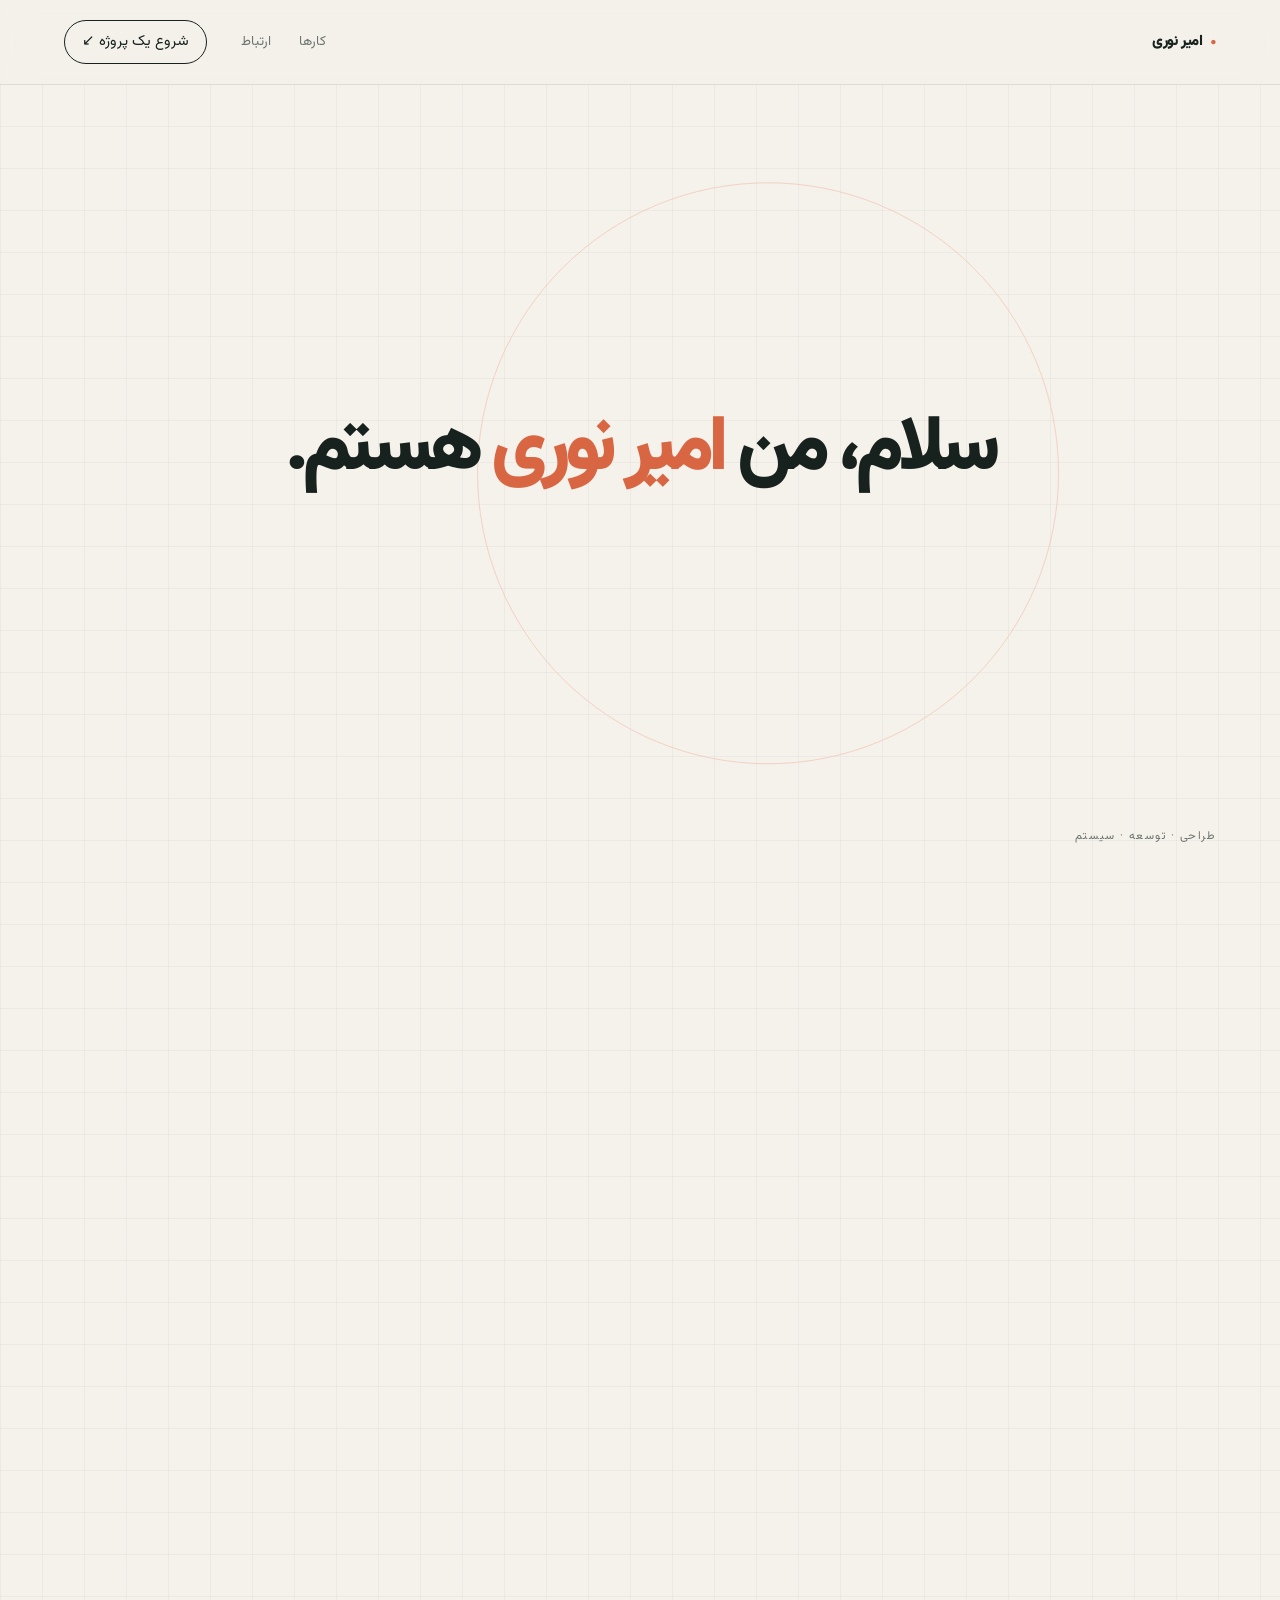
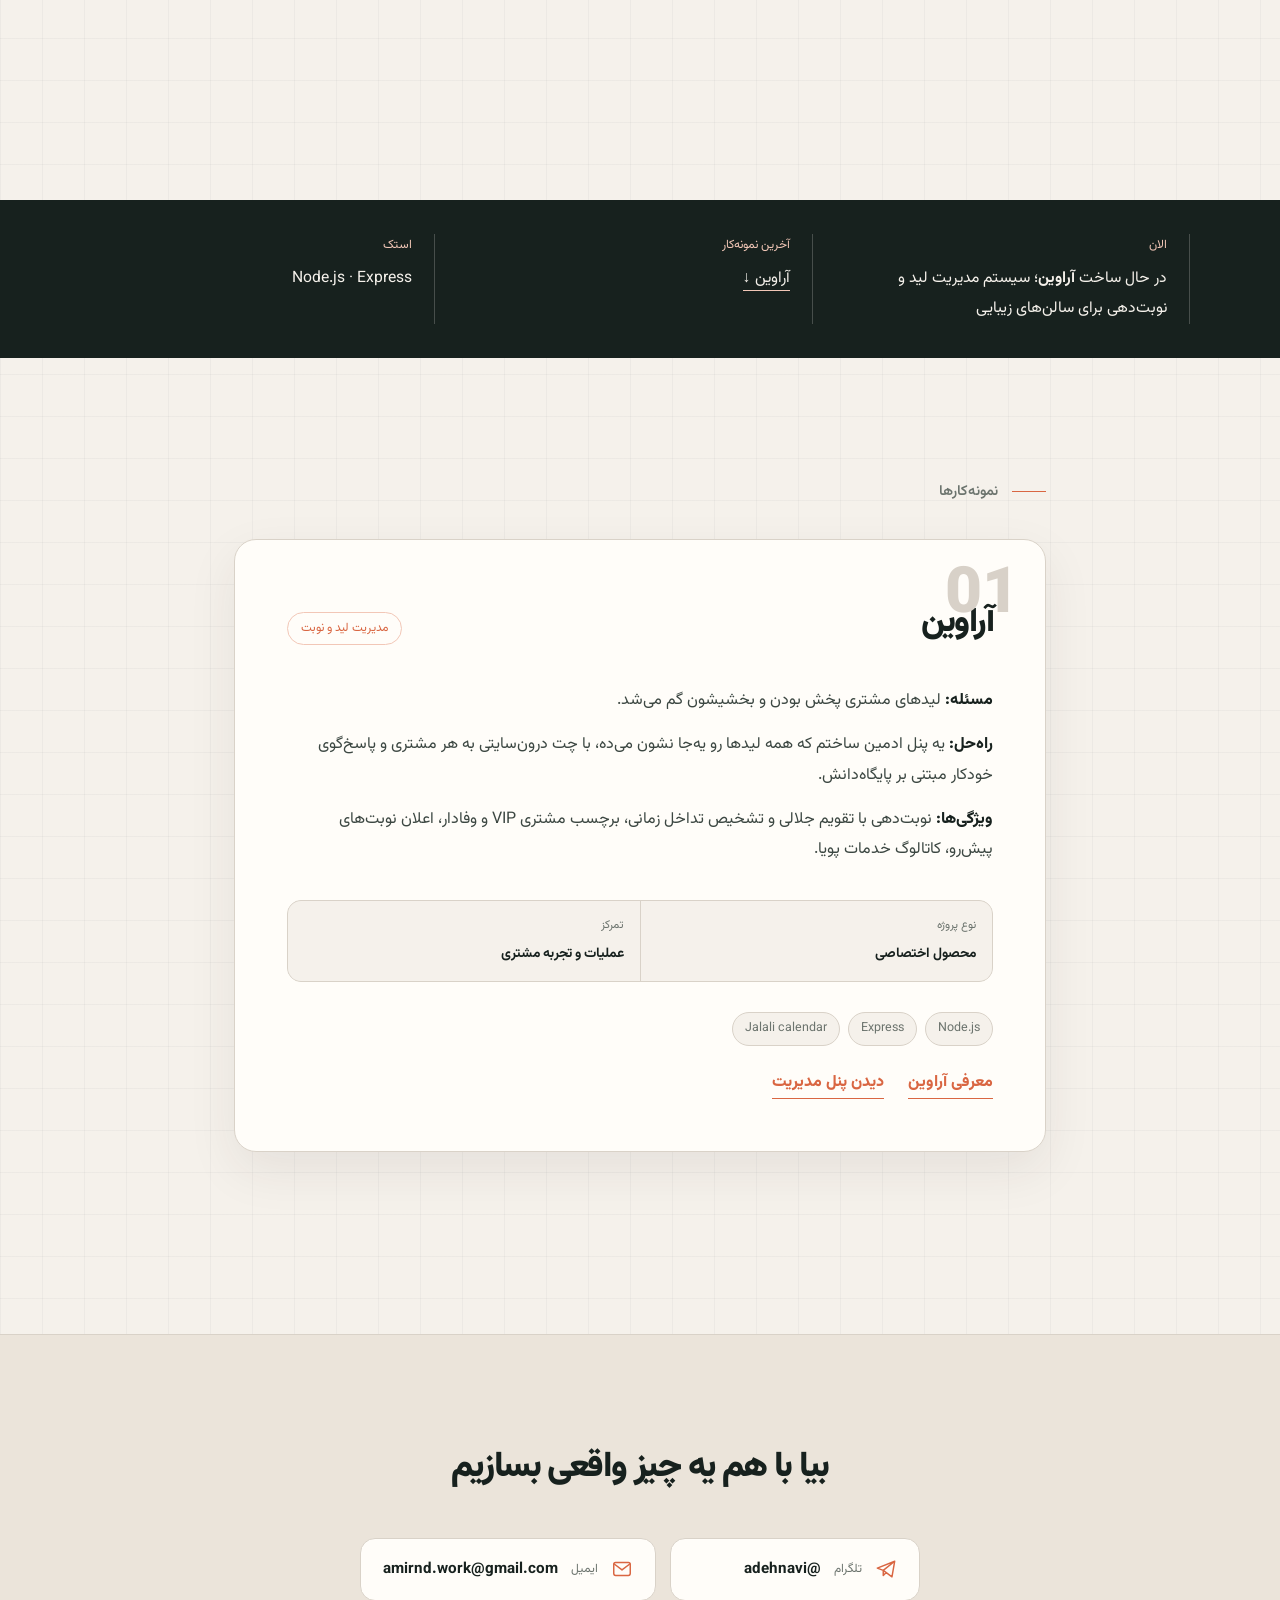
==== index.html @ 2f84a9c3 "portfolio initial" ====
<!DOCTYPE html>
<html lang="fa" dir="rtl">
<head>
<meta charset="UTF-8">
<meta name="viewport" content="width=device-width, initial-scale=1.0">
<title>امیر نوری، توسعه‌دهنده وب | آراوین</title>
<meta name="description" content="نمونه‌کارهای امیر نوری؛ از جمله آراوین، سیستم مدیریت لید و نوبت‌دهی برای سالن‌های زیبایی.">
<link rel="preconnect" href="https://fonts.googleapis.com">
<link rel="preconnect" href="https://fonts.gstatic.com" crossorigin>
<link href="https://fonts.googleapis.com/css2?family=Vazirmatn:wght@400;500;600;800;900&display=swap" rel="stylesheet">
<link rel="stylesheet" href="style.css">
</head>
<body id="top">

  <header class="site-header">
    <a class="brand" href="#top" aria-label="بازگشت به ابتدای صفحه">امیر نوری</a>
    <nav class="site-nav" aria-label="ناوبری اصلی">
      <a href="#work">کارها</a>
      <a href="#contact">ارتباط</a>
    </nav>
    <a href="#contact" class="header-cta">شروع یک پروژه <span aria-hidden="true">↙</span></a>
  </header>

  <section class="hero-scroll" style="--steps: 2;">
    <div class="hero-pin">
      <p class="reveal" data-step="0">
        سلام، من <span class="accent">امیر نوری</span> هستم.
      </p>
      <p class="reveal" data-step="1">
        سیستم‌های وب می‌سازم که کارهای واقعی کسب‌وکارهای کوچک رو راه می‌ندازن. 
        نه یه ویترین، یه ابزار کاری.
      </p>
    </div>
  </section>

  <section class="status">
    <div class="status-grid">
      <div class="status-item">
        <span class="status-label">الان</span>
        <p>در حال ساخت <strong>آراوین</strong>؛ سیستم مدیریت لید و نوبت‌دهی برای سالن‌های زیبایی</p>
      </div>
      <div class="status-item">
        <span class="status-label">آخرین نمونه‌کار</span>
        <p><a href="#work-salon-crm">آراوین ↓</a></p>
      </div>
      <div class="status-item">
        <span class="status-label">استک</span>
        <p>Node.js · Express </p>
      </div>
    </div>
  </section>

  <section class="work" id="work">
    <h2 class="section-title">نمونه‌کارها</h2>

    <article class="project" id="work-salon-crm">
      <div class="project-head">
        <h3>آراوین</h3>
        <span class="project-tag">مدیریت لید و نوبت</span>
      </div>

      <p class="project-line">
        <strong>مسئله:</strong> لیدهای مشتری پخش بودن و بخشیشون گم می‌شد.
      </p>
      <p class="project-line">
        <strong>راه‌حل:</strong> یه پنل ادمین ساختم که همه لیدها رو یه‌جا نشون می‌ده،
        با چت درون‌سایتی به هر مشتری و پاسخ‌گوی خودکار مبتنی بر پایگاه‌دانش.
      </p>
      <p class="project-line">
        <strong>ویژگی‌ها:</strong> نوبت‌دهی با تقویم جلالی و تشخیص تداخل زمانی،
        برچسب مشتری VIP و وفادار، اعلان نوبت‌های پیش‌رو، کاتالوگ خدمات پویا.
      </p>

      <div class="project-details">
        <div><span>نوع پروژه</span><strong>محصول اختصاصی</strong></div>
        <div><span>تمرکز</span><strong>عملیات و تجربه مشتری</strong></div>
      </div>

      <div class="project-stack" aria-label="فناوری‌های استفاده شده">
        <span>Node.js</span><span>Express</span><span>Jalali calendar</span>
      </div>

      <div class="project-actions">
        <a class="project-link" href="product-aravin.html">معرفی آراوین</a>
        <a class="project-link" href="#">دیدن پنل مدیریت</a>
      </div>
    </article>

  </section>

  <footer class="contact" id="contact">
    <p class="contact-line">بیا با هم یه چیز واقعی بسازیم</p>

    <div class="contact-cards">
      <a class="contact-card" href="https://t.me/adehnavi">
        <svg class="contact-icon" viewBox="0 0 24 24" fill="none" xmlns="http://www.w3.org/2000/svg">
          <path d="M21.5 3.5L2.5 11L9 13.5M21.5 3.5L18.5 20.5L9 13.5M21.5 3.5L9 13.5M9 13.5V19L12.3 15.8" stroke="currentColor" stroke-width="1.6" stroke-linecap="round" stroke-linejoin="round"/>
        </svg>
        <span class="contact-label">تلگرام</span>
        <span class="contact-value">adehnavi@</span>
      </a>

      <a class="contact-card" href="mailto:amirnd.work@gmail.com">
        <svg class="contact-icon" viewBox="0 0 24 24" fill="none" xmlns="http://www.w3.org/2000/svg">
          <rect x="3" y="5" width="18" height="14" rx="2" stroke="currentColor" stroke-width="1.6"/>
          <path d="M3.5 6.5L12 13L20.5 6.5" stroke="currentColor" stroke-width="1.6" stroke-linecap="round" stroke-linejoin="round"/>
        </svg>
        <span class="contact-label">ایمیل</span>
        <span class="contact-value">amirnd.work@gmail.com</span>
      </a>
    </div>
  </footer>

  <script src="script.js"></script>
</body>
</html>
---- style.css ----
:root {
  --bg: #f5f1eb;
  --surface: #fffdf9;
  --surface-strong: #ebe4da;
  --text: #17211e;
  --muted: #6c746e;
  --accent: #d96642;
  --accent-soft: #f2c7b7;
  --ink-soft: #d8d1c8;
  --hairline: #d9d2c8;
  --shadow: 0 18px 50px rgba(52, 43, 32, .08);
  --font: 'Vazirmatn', Tahoma, sans-serif;
  --content-width: 860px;
}

* { box-sizing: border-box; }
html { scroll-behavior: smooth; }
body {
  margin: 0;
  background: var(--bg);
  color: var(--text);
  font-family: var(--font);
  line-height: 1.9;
  -webkit-font-smoothing: antialiased;
  background-image: linear-gradient(rgba(23,33,30,.035) 1px, transparent 1px), linear-gradient(90deg, rgba(23,33,30,.035) 1px, transparent 1px);
  background-size: 42px 42px;
}
a { color: inherit; text-decoration: none; }
.accent { color: var(--accent); }

.site-header {
  position: fixed; top: 0; inset-inline: 0; z-index: 10;
  display: flex; justify-content: space-between; align-items: center;
  padding: 20px clamp(20px, 5vw, 72px);
  background: rgba(245,241,235,.82);
  border-bottom: 1px solid rgba(217,210,200,.72);
  backdrop-filter: blur(16px);
  font-size: .92rem;
}
.site-header .brand { font-weight: 900; letter-spacing: -.03em; }
.site-header .brand::before { content: '●'; color: var(--accent); font-size: .7em; margin-inline-end: 8px; }
.site-nav { display: flex; align-items: center; gap: 28px; margin-inline-start: auto; margin-inline-end: 34px; color: var(--muted); font-size: .84rem; }
.site-nav a { transition: color .2s ease; }
.site-nav a:hover { color: var(--accent); }
.header-cta {
  padding: 7px 17px; border: 1px solid var(--text); border-radius: 999px;
  transition: background .2s ease, color .2s ease, transform .2s ease;
}
.header-cta:hover { background: var(--text); color: var(--bg); transform: translateY(-2px); }

.hero-scroll { position: relative; height: calc(var(--steps) * 100vh); }
.hero-pin {
  position: sticky; top: 0; height: 100vh; overflow: hidden;
  display: flex; align-items: center; justify-content: center; padding: 0 24px;
  isolation: isolate;
}
.hero-pin::marker { display: none; }
.hero-pin::before {
  content: ''; position: absolute; width: min(52vw, 580px); aspect-ratio: 1;
  border: 1px solid var(--accent-soft); border-radius: 50%; opacity: .75;
  transform: translate(22%, 4%);
}
.hero-pin::after {
  content: 'طراحی · توسعه · سیستم'; position: absolute; inset-inline-start: clamp(20px, 5vw, 72px); bottom: 52px;
  color: var(--muted); font-size: .72rem; letter-spacing: .12em;
}
.hero-pin .reveal {
  position: absolute; max-width: 920px; text-align: center; z-index: 1;
  font-size: clamp(2.15rem, 6vw, 5.6rem); font-weight: 900; letter-spacing: -.075em; line-height: 1.25;
  opacity: 0; transform: translateY(24px); transition: opacity .25s ease, transform .25s ease; will-change: opacity, transform;
}
.hero-pin .reveal:nth-child(2) { max-width: 780px; font-size: clamp(1.45rem, 3vw, 2.65rem); line-height: 1.65; letter-spacing: -.04em; }
.hero-pin .reveal.is-active { opacity: 1; transform: translateY(0); }

.status { background: var(--text); color: var(--bg); padding: 34px clamp(20px, 5vw, 72px); }
.status-grid { max-width: 1100px; margin: 0 auto; display: grid; grid-template-columns: repeat(3, 1fr); gap: 32px; }
.status-item { border-inline-start: 1px solid rgba(245,241,235,.22); padding-inline-start: 22px; }
.status-item .status-label { display: block; color: var(--accent-soft); font-size: .76rem; margin-bottom: 7px; }
.status-item p { margin: 0; font-size: .98rem; }
.status-item a { border-bottom: 1px solid var(--accent-soft); }

.work { max-width: var(--content-width); margin: 0 auto; padding: 120px 24px 150px; }
.section-title { display: flex; align-items: center; gap: 14px; font-size: .9rem; color: var(--muted); font-weight: 600; margin: 0 0 34px; }
.section-title::before { content: ''; width: 34px; height: 1px; background: var(--accent); }
.project { position: relative; overflow: hidden; background: var(--surface); border: 1px solid var(--hairline); border-radius: 22px; padding: clamp(26px, 5vw, 52px); margin-bottom: 32px; box-shadow: var(--shadow); }
.project::before { content: '01'; position: absolute; top: 24px; inset-inline-start: 26px; color: var(--ink-soft); font-size: 4rem; font-weight: 900; line-height: 1; }
.project-head { display: flex; align-items: baseline; justify-content: space-between; gap: 16px; margin-bottom: 30px; flex-wrap: wrap; }
.project-head h3 { margin: 0; font-size: clamp(1.45rem, 3vw, 2.1rem); font-weight: 900; letter-spacing: -.045em; }
.project-tag { color: var(--accent); border: 1px solid var(--accent-soft); padding: 4px 13px; border-radius: 999px; font-size: .76rem; white-space: nowrap; }
.project-line { max-width: 690px; margin: 0 0 14px; color: #3c4742; }
.project-line strong { color: var(--text); font-weight: 800; }
.project-details { display: grid; grid-template-columns: repeat(2, minmax(0, 1fr)); gap: 1px; margin: 34px 0 4px; background: var(--hairline); border: 1px solid var(--hairline); border-radius: 14px; overflow: hidden; }
.project-details div { display: grid; gap: 4px; padding: 14px 16px; background: var(--bg); }
.project-details span { color: var(--muted); font-size: .72rem; }
.project-details strong { font-size: .86rem; }
.project-stack { display: flex; flex-wrap: wrap; gap: 8px; margin: 30px 0 22px; }
.project-stack span { color: var(--muted); background: var(--bg); border: 1px solid var(--hairline); padding: 4px 12px; border-radius: 999px; font-size: .78rem; }
.project-actions { display: flex; flex-wrap: wrap; gap: 24px; margin-top: 12px; }
.project-link { color: var(--accent); font-weight: 800; border-bottom: 1px solid var(--accent); transition: color .2s ease; }
.project-link:hover { color: var(--text); }

.contact { text-align: center; padding: 100px 24px 90px; background: var(--surface-strong); border-top: 1px solid var(--hairline); }
.contact-line { margin: 0 0 36px; font-size: clamp(1.45rem, 3vw, 2.2rem); font-weight: 900; letter-spacing: -.045em; }
.contact-cards { display: flex; flex-wrap: wrap; gap: 14px; justify-content: center; }
.contact-card { display: flex; align-items: center; gap: 13px; min-width: 250px; padding: 16px 22px; text-align: start; background: var(--surface); border: 1px solid var(--hairline); border-radius: 15px; transition: border-color .2s ease, transform .2s ease, box-shadow .2s ease; }
.contact-card:hover { border-color: var(--accent); transform: translateY(-4px); box-shadow: var(--shadow); }
.contact-icon { width: 22px; height: 22px; color: var(--accent); flex-shrink: 0; }
.contact-label { display: block; color: var(--muted); font-size: .76rem; }
.contact-value { display: block; font-weight: 700; font-size: .95rem; direction: ltr; }

@media (max-width: 720px) {
  .site-header { padding: 16px 20px; }
  .site-nav { display: none; }
  .header-cta { padding: 6px 13px; font-size: .78rem; }
  .project-details { grid-template-columns: 1fr; }
  .project-details div { padding: 11px 14px; }
  .hero-pin::before { width: 90vw; transform: translate(0, 5%); }
  .hero-pin::after { bottom: 28px; font-size: .64rem; }
  .status-grid { grid-template-columns: 1fr; gap: 18px; }
  .status-item { border-inline-start: 0; border-top: 1px solid rgba(245,241,235,.22); padding: 14px 0 0; }
  .status-item:first-child { border-top: 0; padding-top: 0; }
  .work { padding-top: 82px; }
  .project::before { top: 20px; inset-inline-start: 20px; font-size: 3rem; }
  .project-head { padding-inline-start: 4.25rem; }
  .project-head h3 { line-height: 1.35; }
  .contact-cards { flex-direction: column; align-items: stretch; max-width: 360px; margin: auto; }
}
@media (prefers-reduced-motion: reduce) {
  .hero-scroll { height: auto; }
  .hero-pin { position: static; height: auto; flex-direction: column; gap: 24px; padding: 120px 24px; }
  .hero-pin .reveal { position: static; opacity: 1; transform: none; }
}
@media (prefers-reduced-motion: no-preference) {
  .project, .contact-card { animation: rise .7s both; }
}
@keyframes rise { from { opacity: .2; transform: translateY(12px); } to { opacity: 1; transform: translateY(0); } }

:focus-visible { outline: 3px solid var(--accent); outline-offset: 4px; }
::selection { background: var(--accent); color: var(--surface); }

@supports not (backdrop-filter: blur(16px)) {
  .site-header { background: var(--bg); }
}

@media (prefers-reduced-motion: reduce) {
  *, *::before, *::after { animation-duration: .01ms !important; transition-duration: .01ms !important; scroll-behavior: auto !important; }
}

@media (max-width: 420px) {
  .project-actions { flex-direction: column; gap: 12px; align-items: flex-start; }
  .contact-card { min-width: 0; }
}
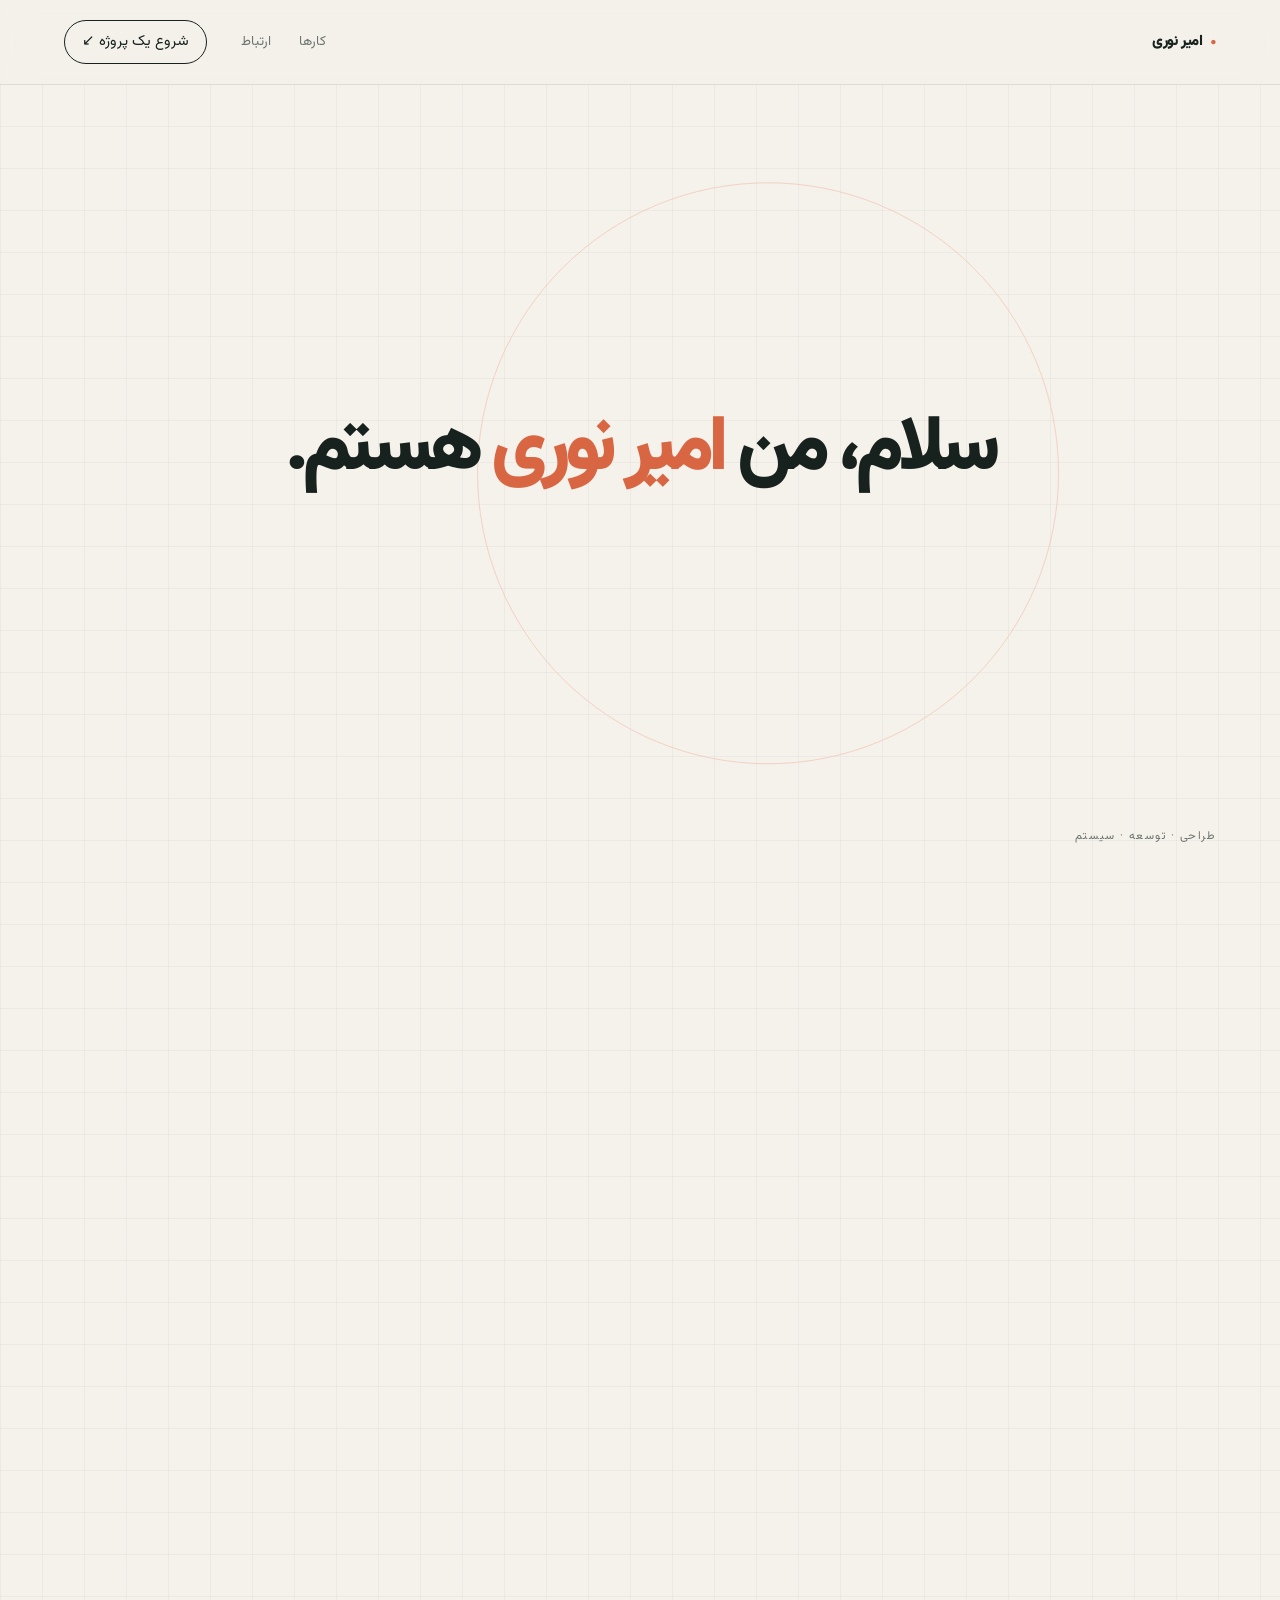
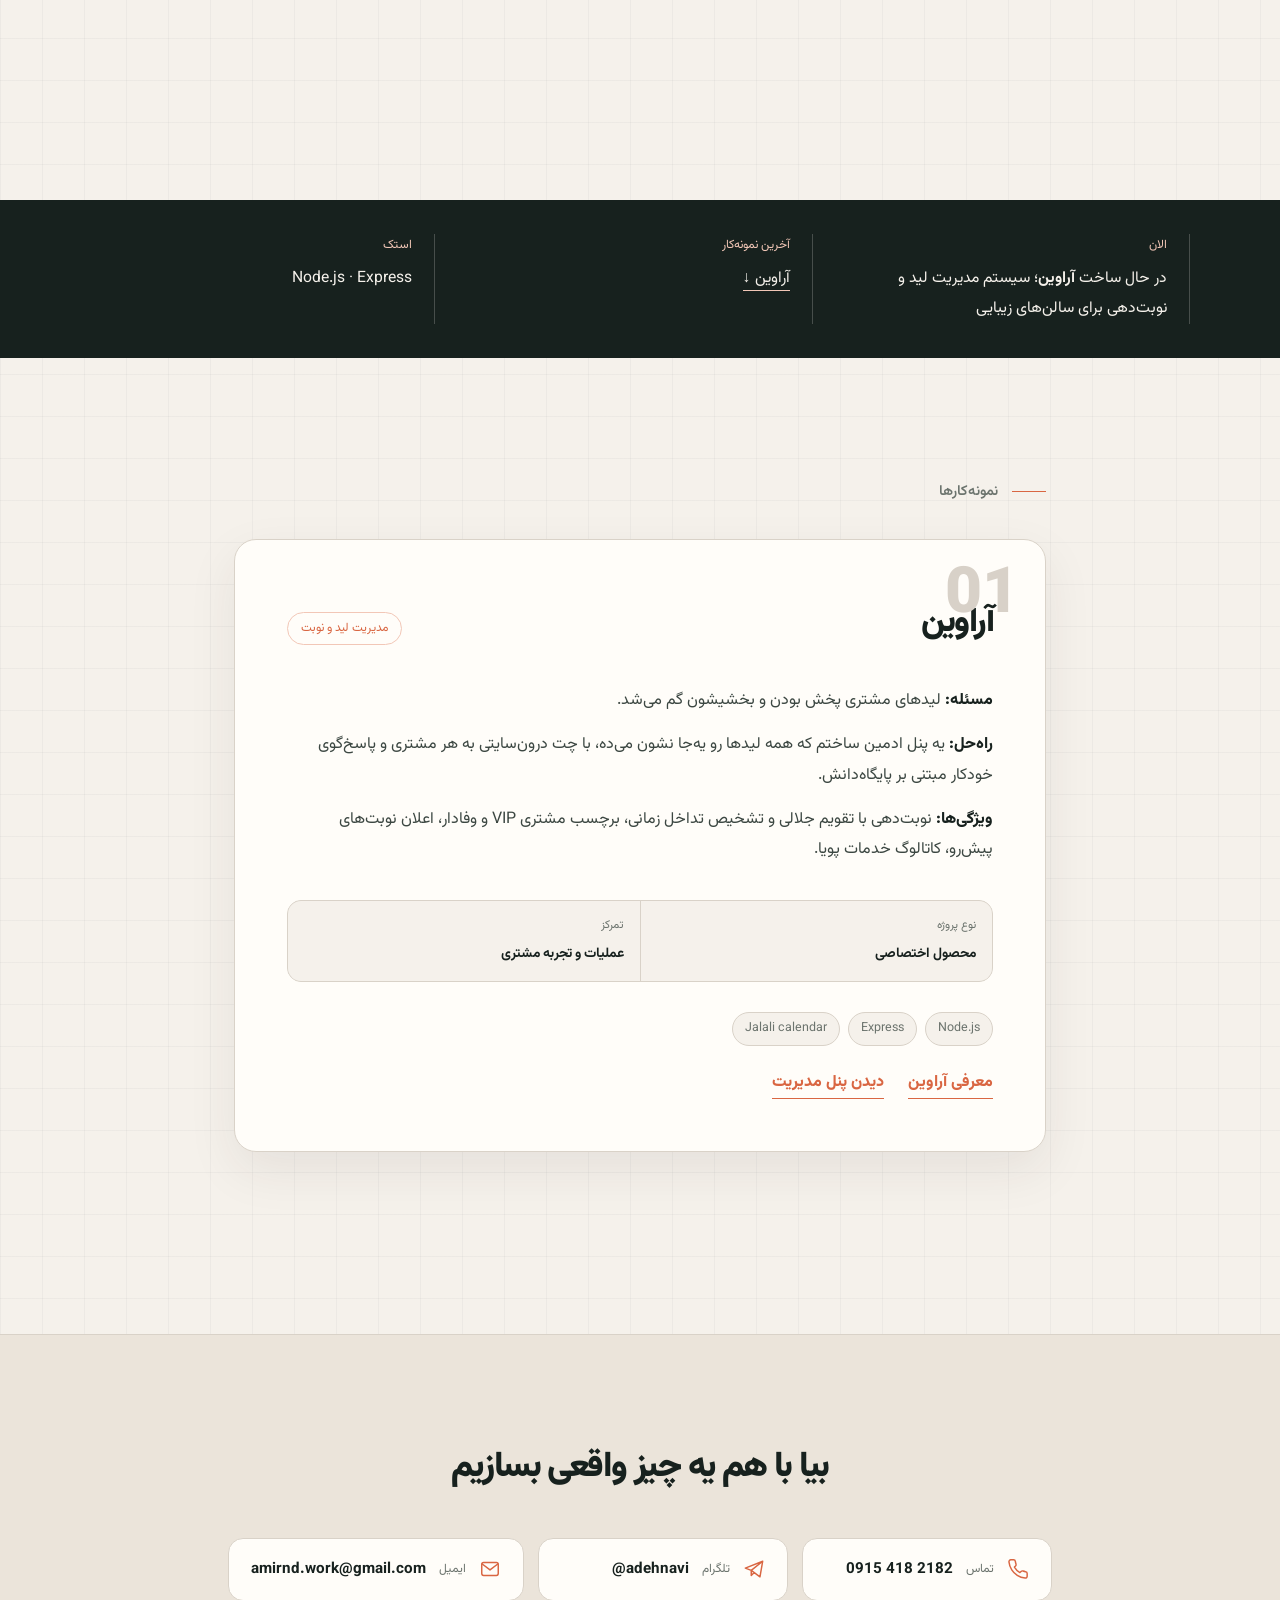
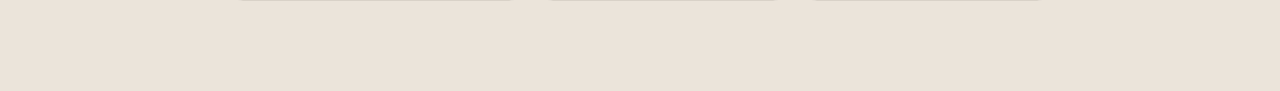
==== commit 3b6f19f3: "fix contact footer and demo link" ====
--- a/index.html
+++ b/index.html
@@ -82,22 +82,30 @@
 
       <div class="project-actions">
         <a class="project-link" href="product-aravin.html">معرفی آراوین</a>
-        <a class="project-link" href="#">دیدن پنل مدیریت</a>
+        <a class="project-link" href="https://demo.andev.ir/login.html" target="_blank" rel="noopener">دیدن پنل مدیریت</a>
       </div>
     </article>
 
   </section>
 
-  <footer class="contact" id="contact">
+    <footer class="contact" id="contact">
     <p class="contact-line">بیا با هم یه چیز واقعی بسازیم</p>
 
     <div class="contact-cards">
+      <a class="contact-card" href="tel:+989154182182">
+        <svg class="contact-icon" viewBox="0 0 24 24" fill="none" xmlns="http://www.w3.org/2000/svg">
+          <path d="M22 16.92v3a2 2 0 0 1-2.18 2 19.79 19.79 0 0 1-8.63-3.07 19.5 19.5 0 0 1-6-6 19.79 19.79 0 0 1-3.07-8.67A2 2 0 0 1 4.11 2h3a2 2 0 0 1 2 1.72c.13.96.36 1.9.7 2.81a2 2 0 0 1-.45 2.11L8.09 9.91a16 16 0 0 0 6 6l1.27-1.27a2 2 0 0 1 2.11-.45c.91.34 1.85.57 2.81.7A2 2 0 0 1 22 16.92z" stroke="currentColor" stroke-width="1.6" stroke-linecap="round" stroke-linejoin="round"/>
+        </svg>
+        <span class="contact-label">تماس</span>
+        <span class="contact-value"><bdi dir="ltr">0915 418 2182</bdi></span>
+      </a>
+
       <a class="contact-card" href="https://t.me/adehnavi">
         <svg class="contact-icon" viewBox="0 0 24 24" fill="none" xmlns="http://www.w3.org/2000/svg">
           <path d="M21.5 3.5L2.5 11L9 13.5M21.5 3.5L18.5 20.5L9 13.5M21.5 3.5L9 13.5M9 13.5V19L12.3 15.8" stroke="currentColor" stroke-width="1.6" stroke-linecap="round" stroke-linejoin="round"/>
         </svg>
         <span class="contact-label">تلگرام</span>
-        <span class="contact-value">adehnavi@</span>
+        <span class="contact-value"><bdi dir="ltr">@adehnavi</bdi></span>
       </a>
 
       <a class="contact-card" href="mailto:amirnd.work@gmail.com">
@@ -106,7 +114,7 @@
           <path d="M3.5 6.5L12 13L20.5 6.5" stroke="currentColor" stroke-width="1.6" stroke-linecap="round" stroke-linejoin="round"/>
         </svg>
         <span class="contact-label">ایمیل</span>
-        <span class="contact-value">amirnd.work@gmail.com</span>
+        <span class="contact-value"><bdi dir="ltr">amirnd.work@gmail.com</bdi></span>
       </a>
     </div>
   </footer>
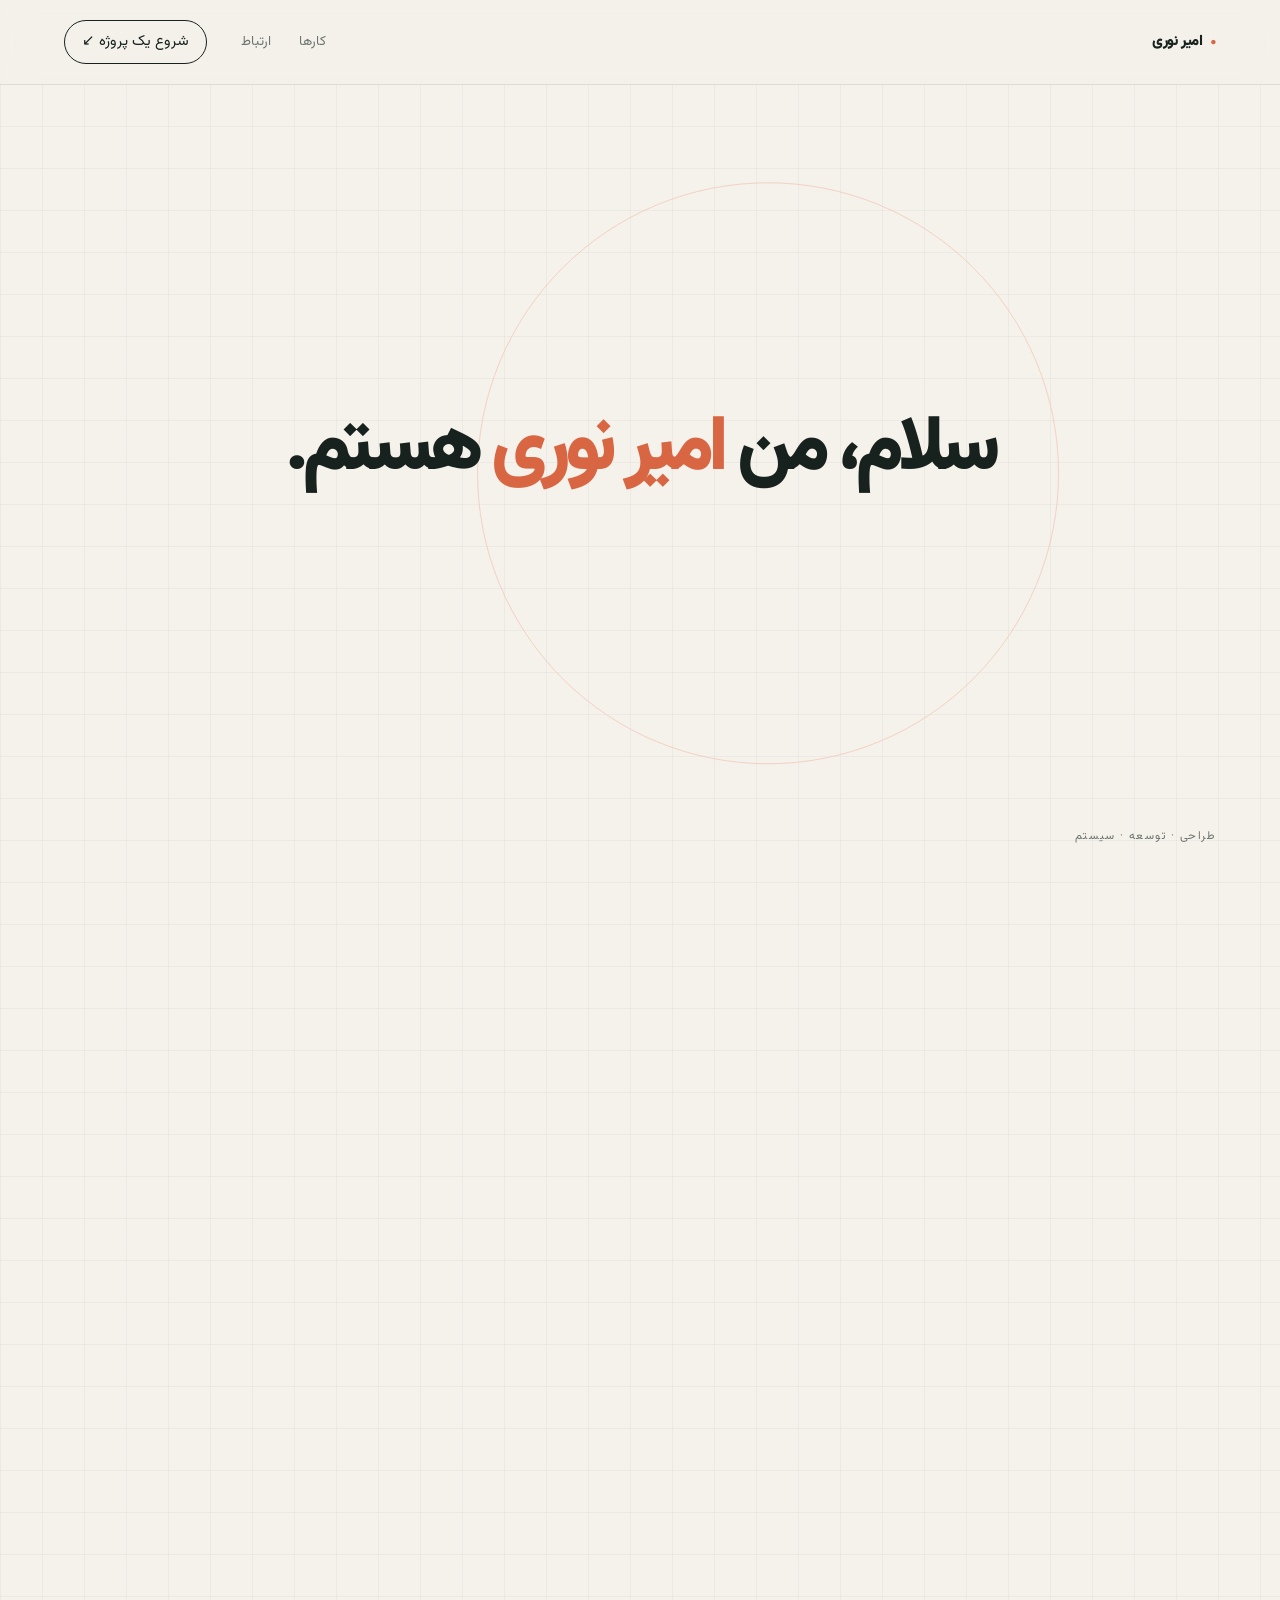
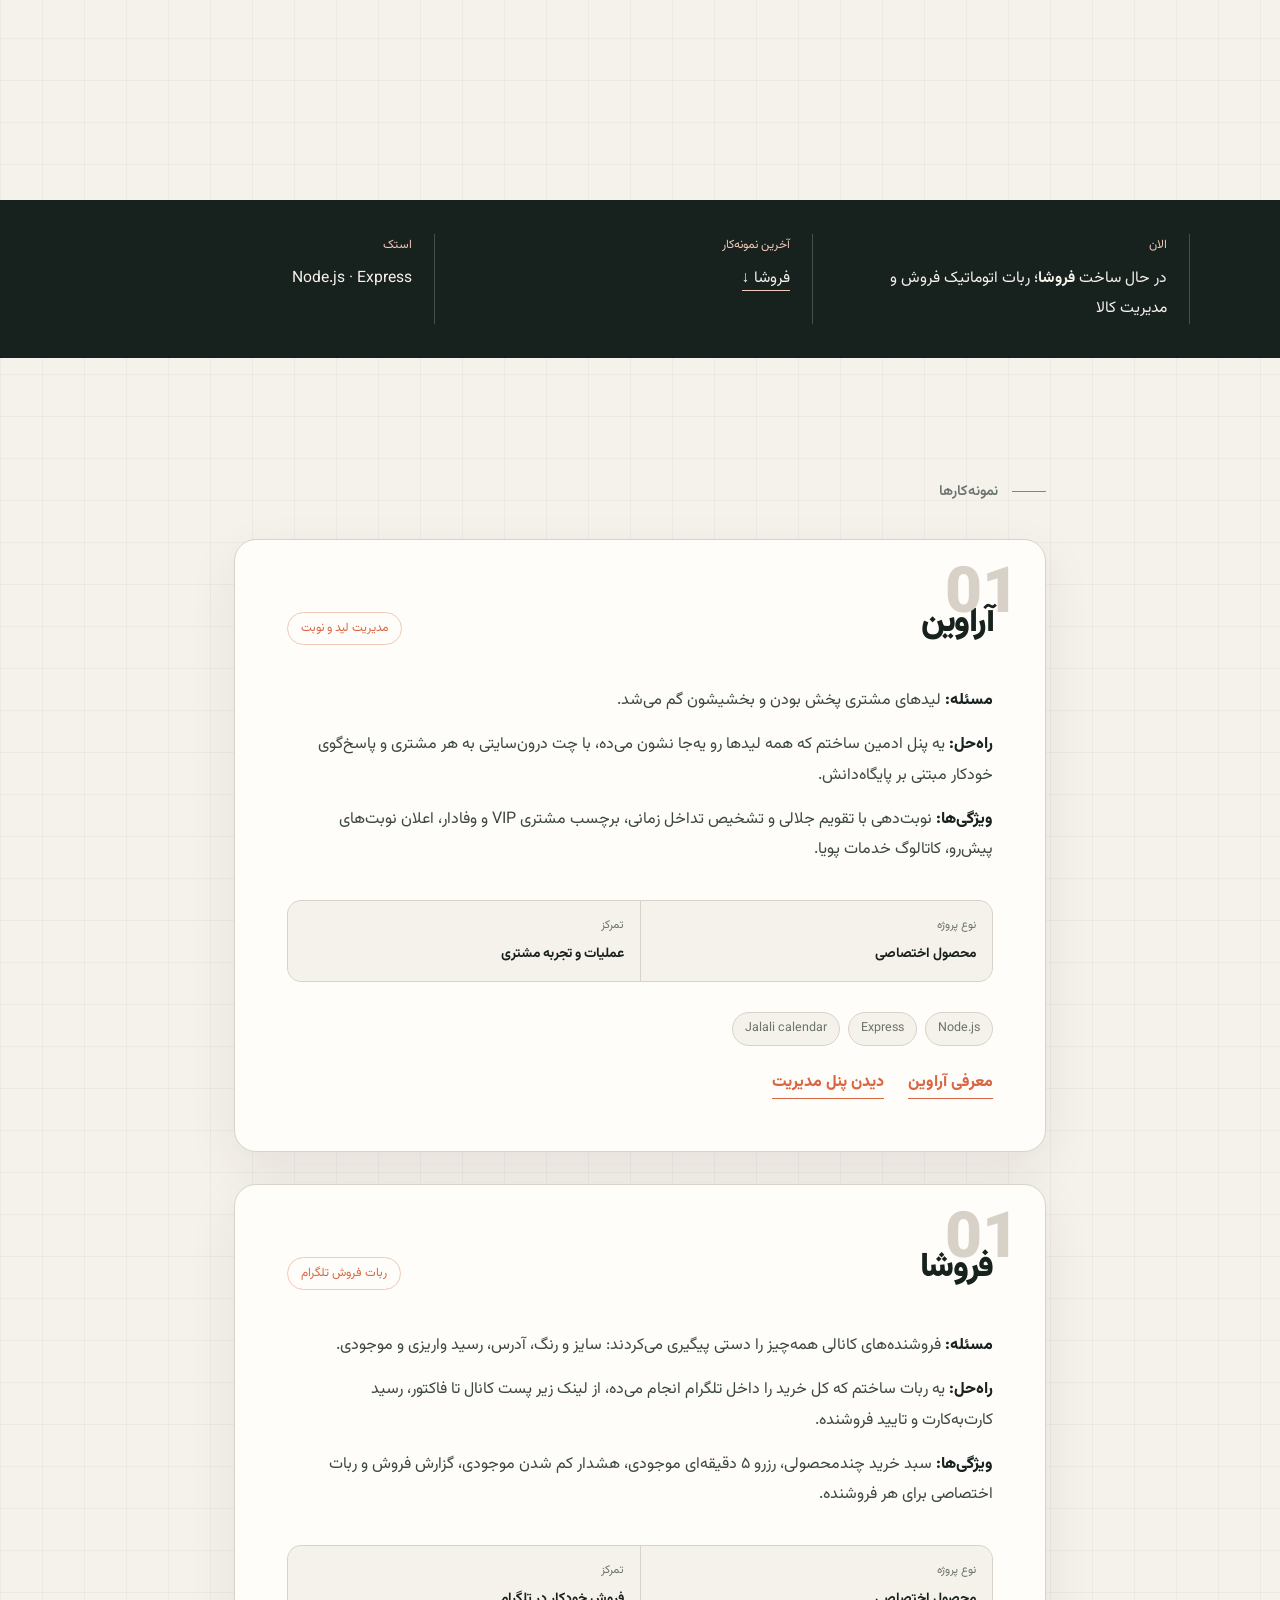
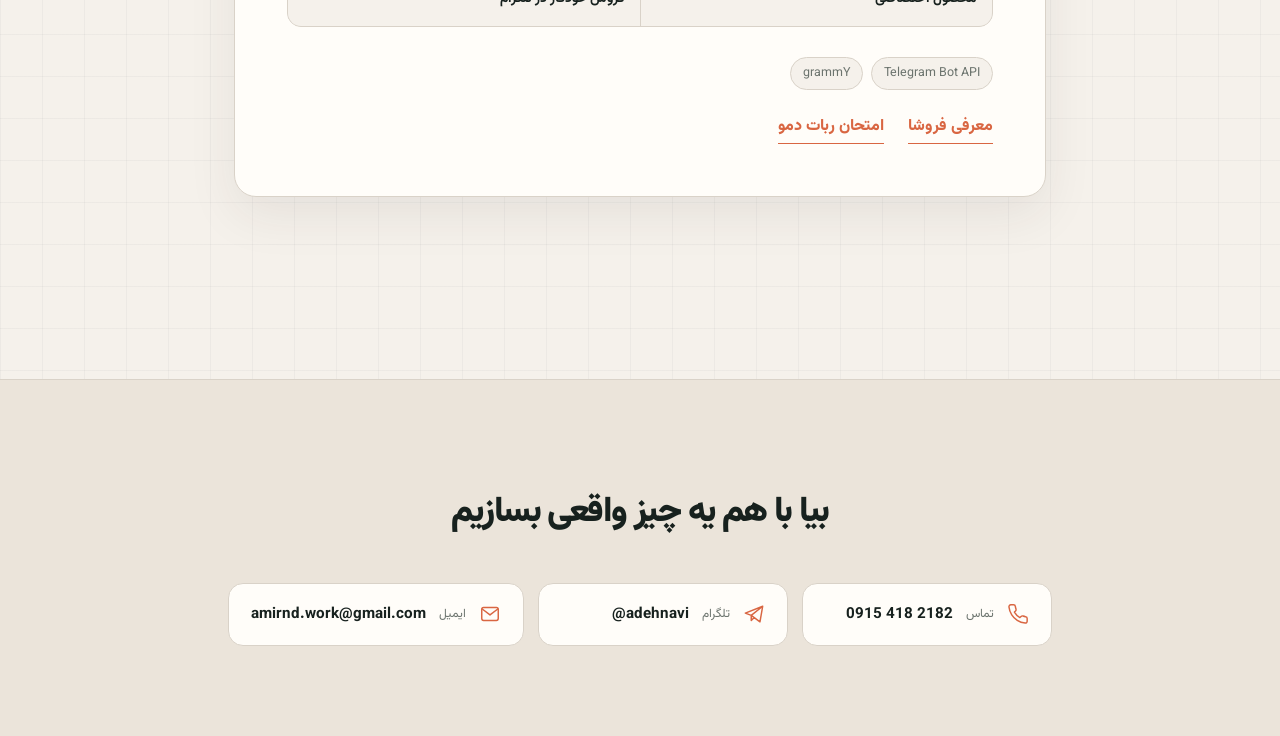
==== commit 8614923a: "add forousha card to portfolio" ====
--- a/index.html
+++ b/index.html
@@ -3,7 +3,7 @@
 <head>
 <meta charset="UTF-8">
 <meta name="viewport" content="width=device-width, initial-scale=1.0">
-<title>امیر نوری، توسعه‌دهنده وب | آراوین</title>
+<title>امیر نوری، توسعه‌دهنده وب | آراوین | فروشا</title>
 <meta name="description" content="نمونه‌کارهای امیر نوری؛ از جمله آراوین، سیستم مدیریت لید و نوبت‌دهی برای سالن‌های زیبایی.">
 <link rel="preconnect" href="https://fonts.googleapis.com">
 <link rel="preconnect" href="https://fonts.gstatic.com" crossorigin>
@@ -37,11 +37,11 @@
     <div class="status-grid">
       <div class="status-item">
         <span class="status-label">الان</span>
-        <p>در حال ساخت <strong>آراوین</strong>؛ سیستم مدیریت لید و نوبت‌دهی برای سالن‌های زیبایی</p>
+        <p>در حال ساخت <strong>فروشا</strong>؛ ربات اتوماتیک فروش و مدیریت کالا</p>
       </div>
       <div class="status-item">
         <span class="status-label">آخرین نمونه‌کار</span>
-        <p><a href="#work-salon-crm">آراوین ↓</a></p>
+        <p><a href="#work-forousha">فروشا ↓</a></p>
       </div>
       <div class="status-item">
         <span class="status-label">استک</span>
@@ -85,6 +85,38 @@
         <a class="project-link" href="https://demo.andev.ir/login.html" target="_blank" rel="noopener">دیدن پنل مدیریت</a>
       </div>
     </article>
+        <article class="project" id="work-forousha">
+      <div class="project-head">
+        <h3>فروشا</h3>
+        <span class="project-tag">ربات فروش تلگرام</span>
+      </div>
+
+      <p class="project-line">
+        <strong>مسئله:</strong> فروشنده‌های کانالی همه‌چیز را دستی پیگیری می‌کردند: سایز و رنگ، آدرس، رسید واریزی و موجودی.
+      </p>
+      <p class="project-line">
+        <strong>راه‌حل:</strong> یه ربات ساختم که کل خرید را داخل تلگرام انجام می‌ده،
+        از لینک زیر پست کانال تا فاکتور، رسید کارت‌به‌کارت و تایید فروشنده.
+      </p>
+      <p class="project-line">
+        <strong>ویژگی‌ها:</strong> سبد خرید چندمحصولی، رزرو ۵ دقیقه‌ای موجودی،
+        هشدار کم شدن موجودی، گزارش فروش و ربات اختصاصی برای هر فروشنده.
+      </p>
+
+      <div class="project-details">
+        <div><span>نوع پروژه</span><strong>محصول اختصاصی</strong></div>
+        <div><span>تمرکز</span><strong>فروش خودکار در تلگرام</strong></div>
+      </div>
+
+      <div class="project-stack" aria-label="فناوری‌های استفاده شده">
+        <span>Telegram Bot API</span><span>grammY</span>
+      </div>
+
+      <div class="project-actions">
+        <a class="project-link" href="product-forousha.html">معرفی فروشا</a>
+        <a class="project-link" href="https://t.me/nemounehshop_bot" target="_blank" rel="noopener">امتحان ربات دمو</a>
+      </div>
+    </article>
 
   </section>
 
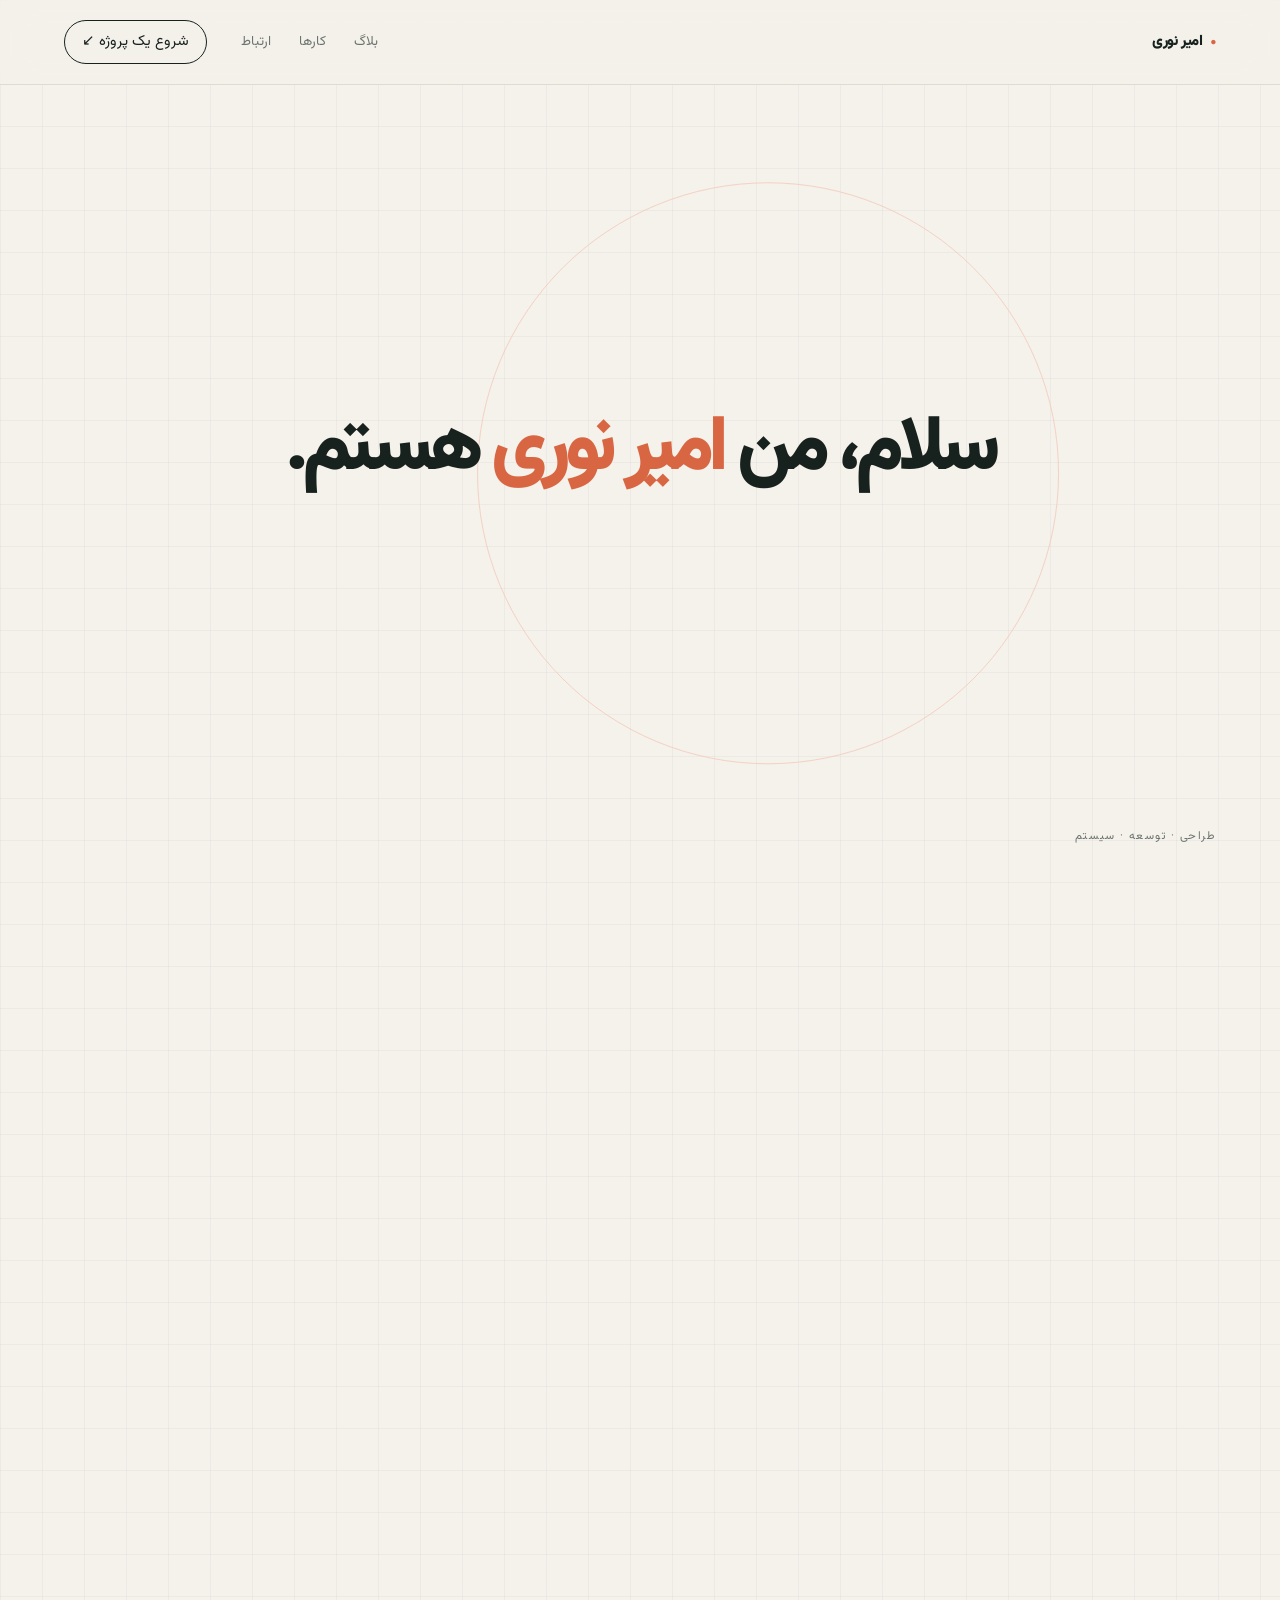
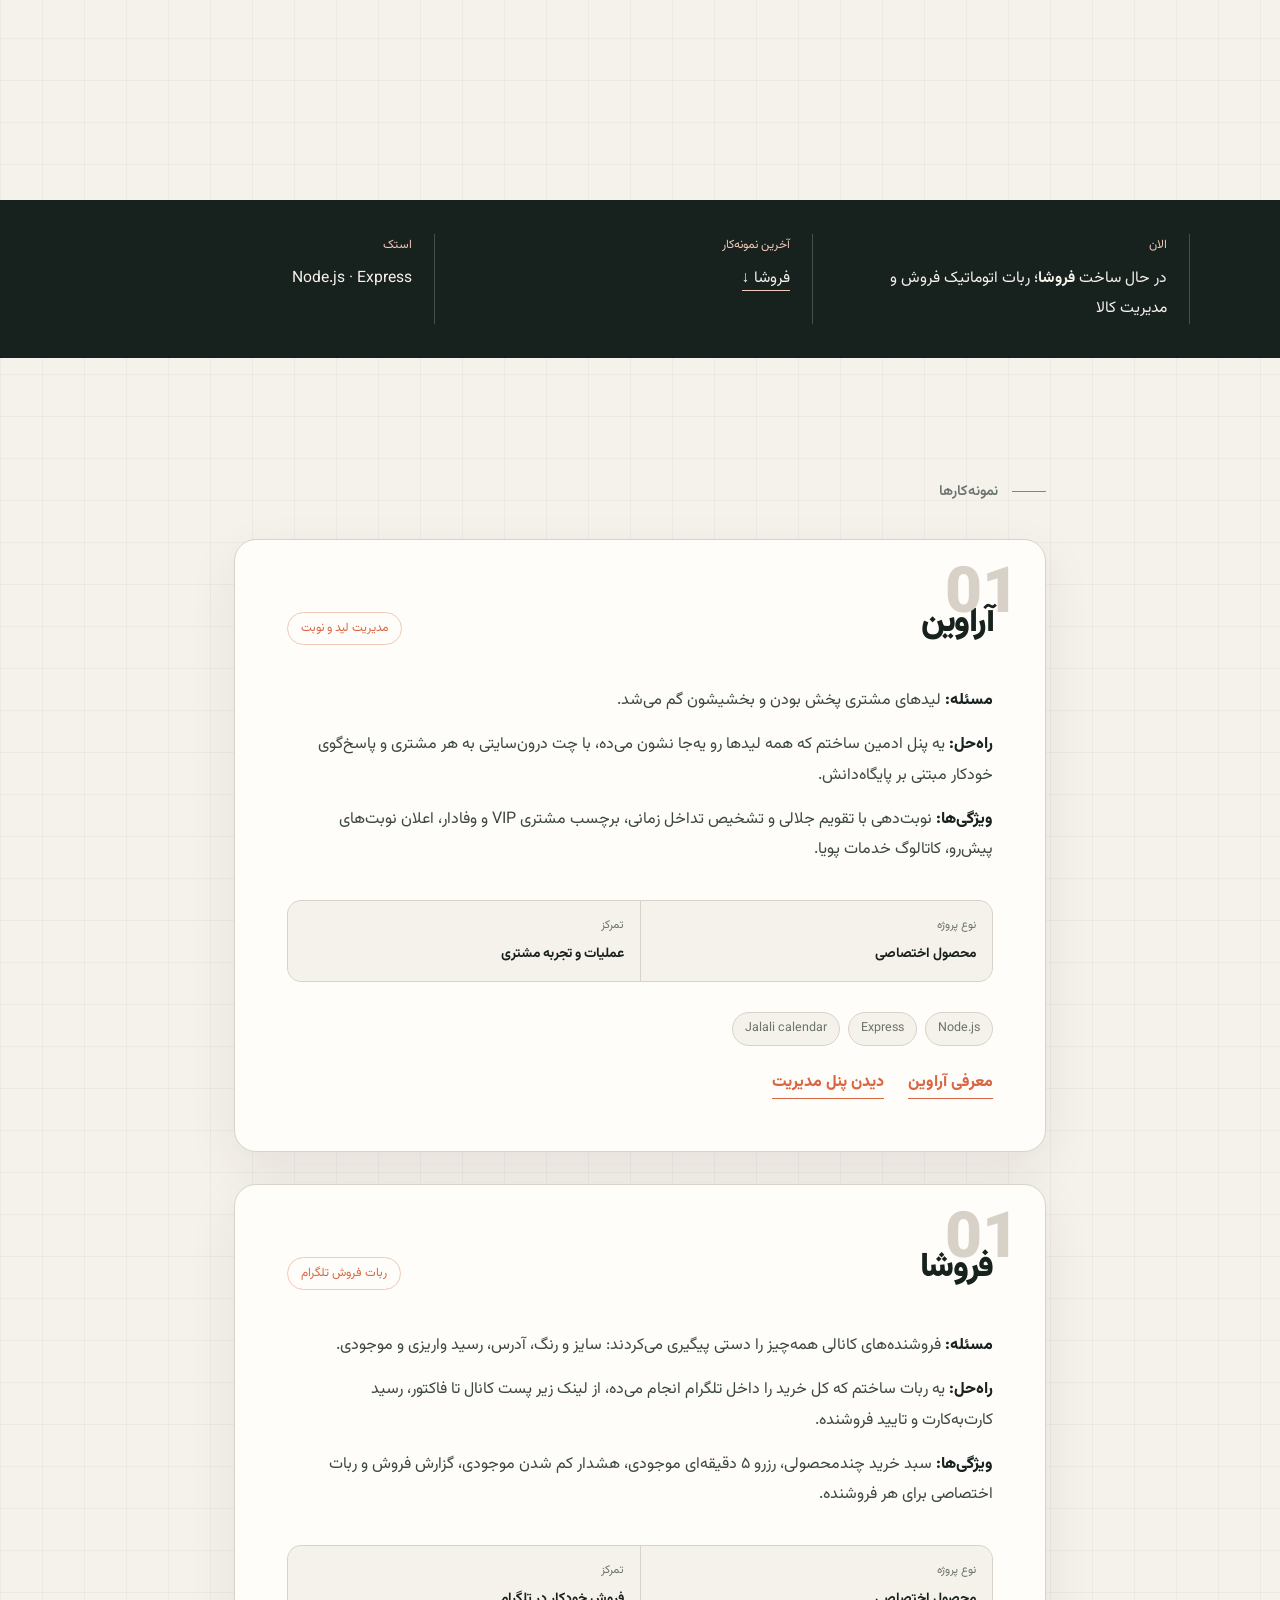
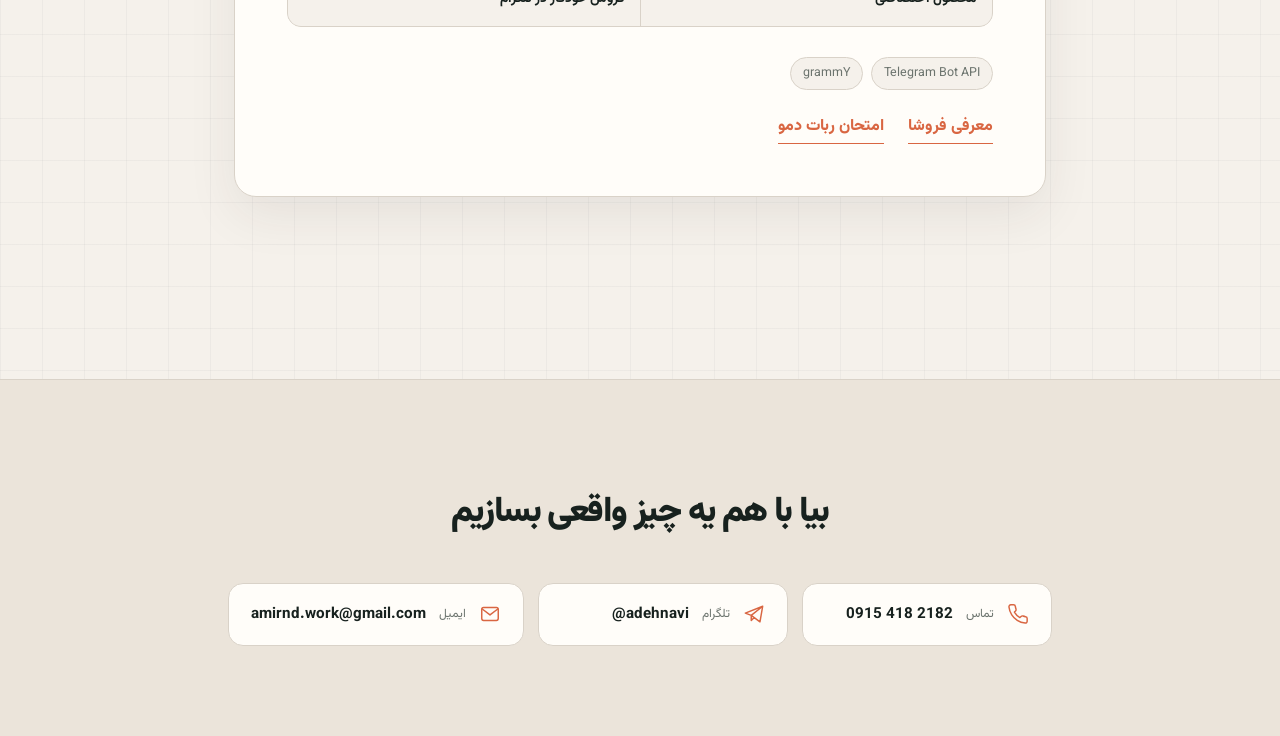
==== commit 89436a56: "add blog and first article" ====
--- a/index.html
+++ b/index.html
@@ -15,6 +15,7 @@
   <header class="site-header">
     <a class="brand" href="#top" aria-label="بازگشت به ابتدای صفحه">امیر نوری</a>
     <nav class="site-nav" aria-label="ناوبری اصلی">
+      <a href="/blog/">بلاگ</a>
       <a href="#work">کارها</a>
       <a href="#contact">ارتباط</a>
     </nav>
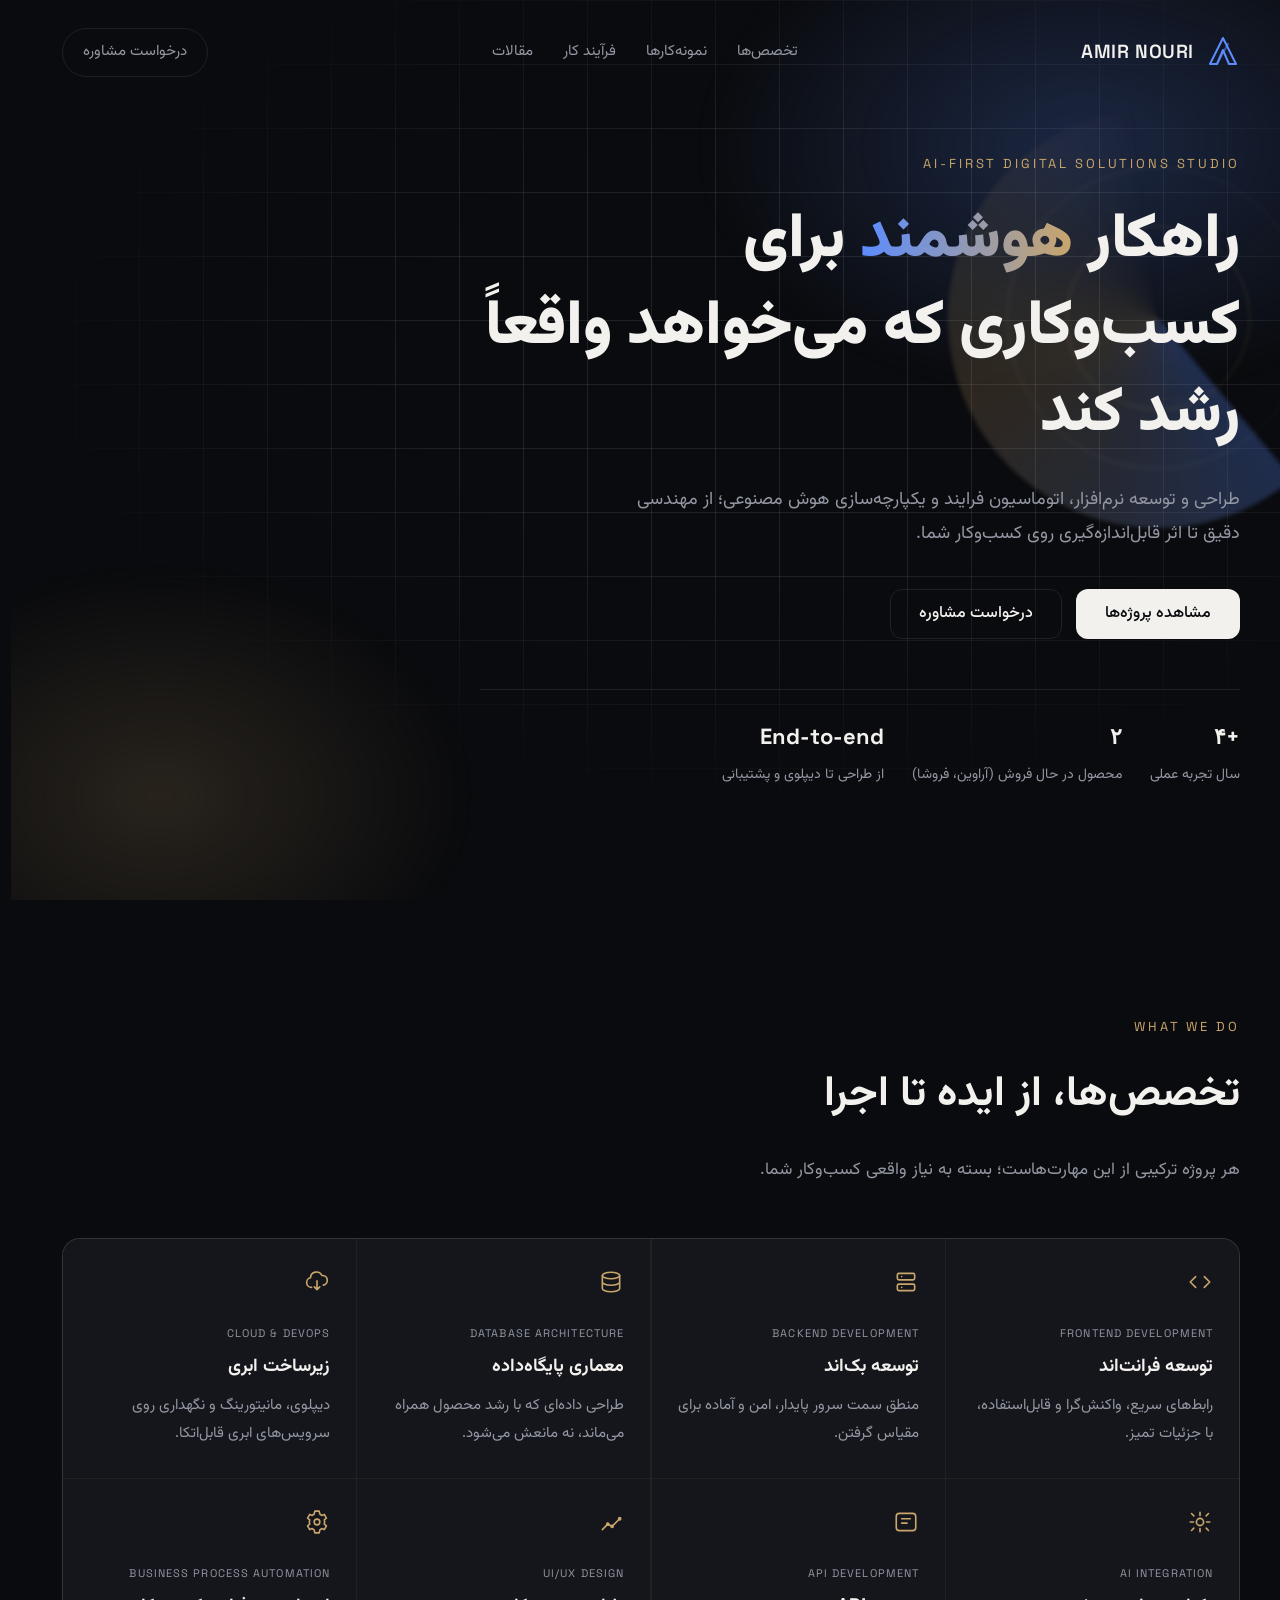
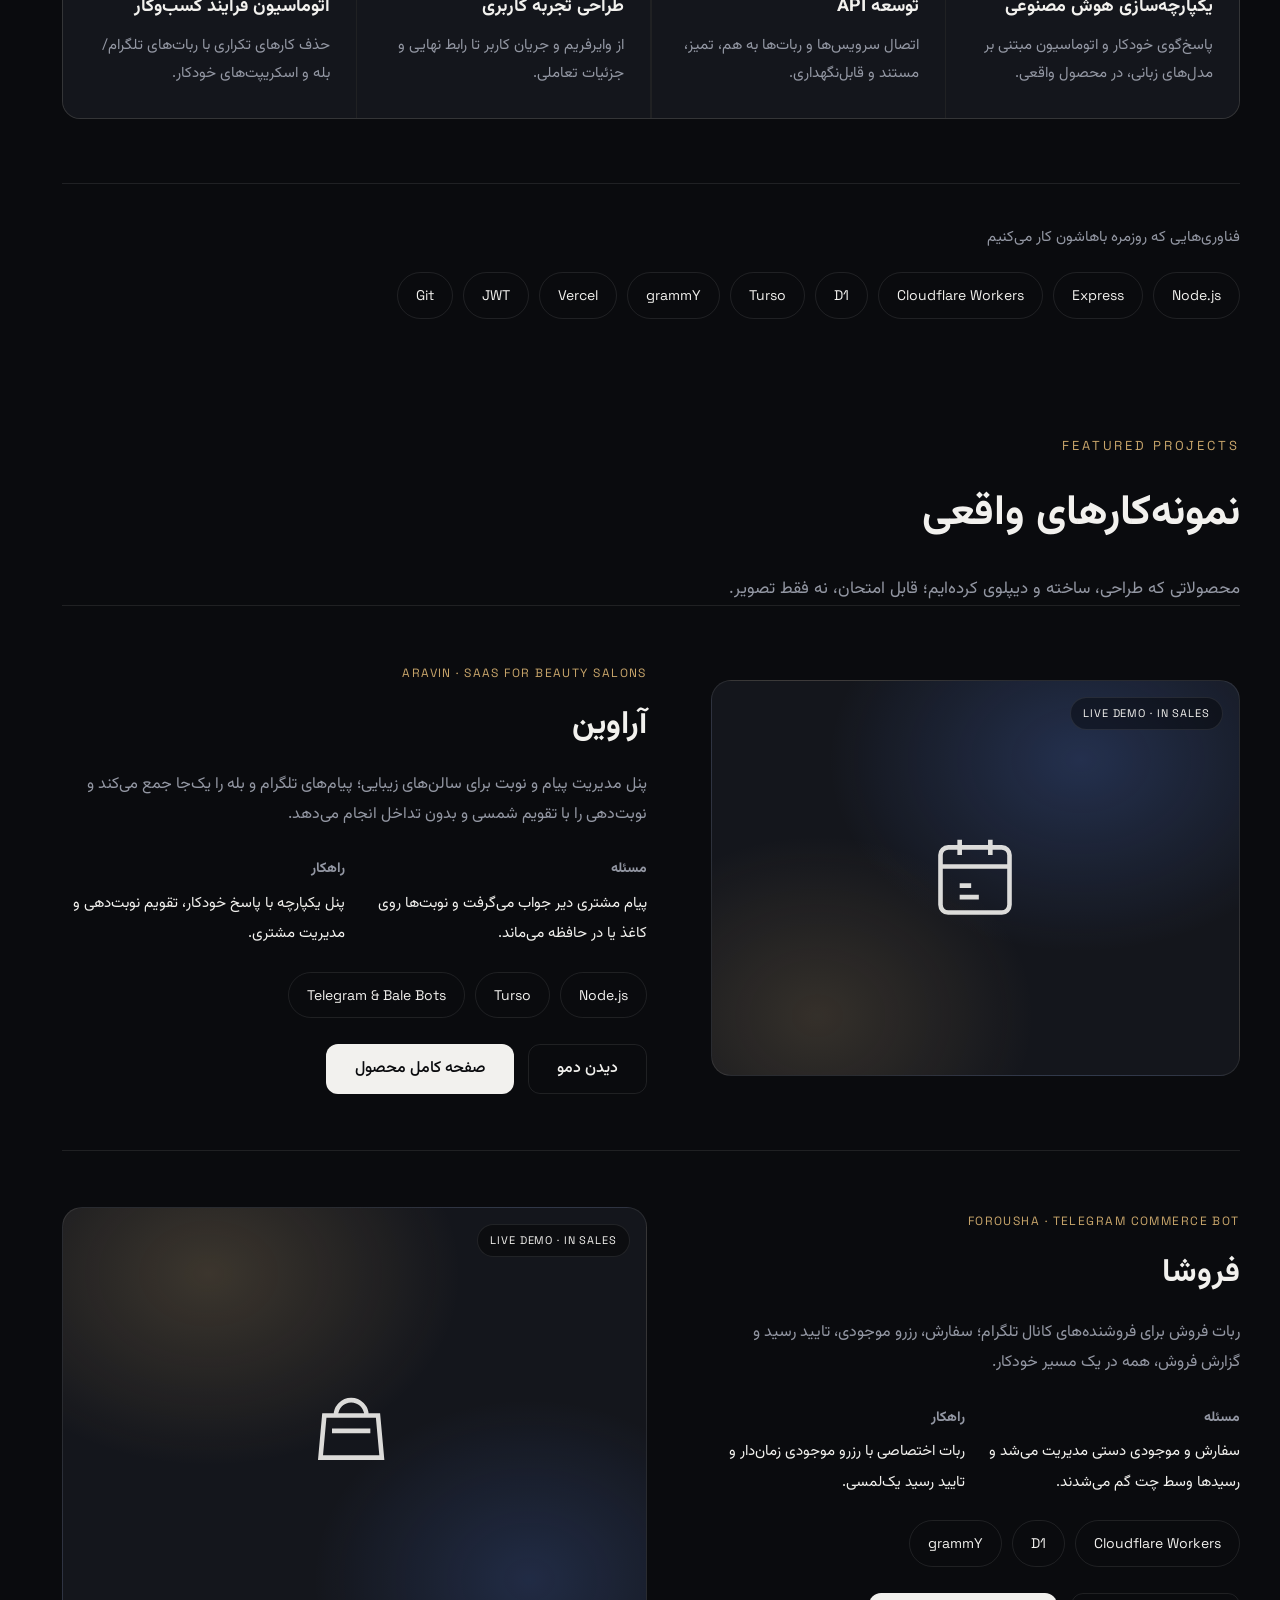
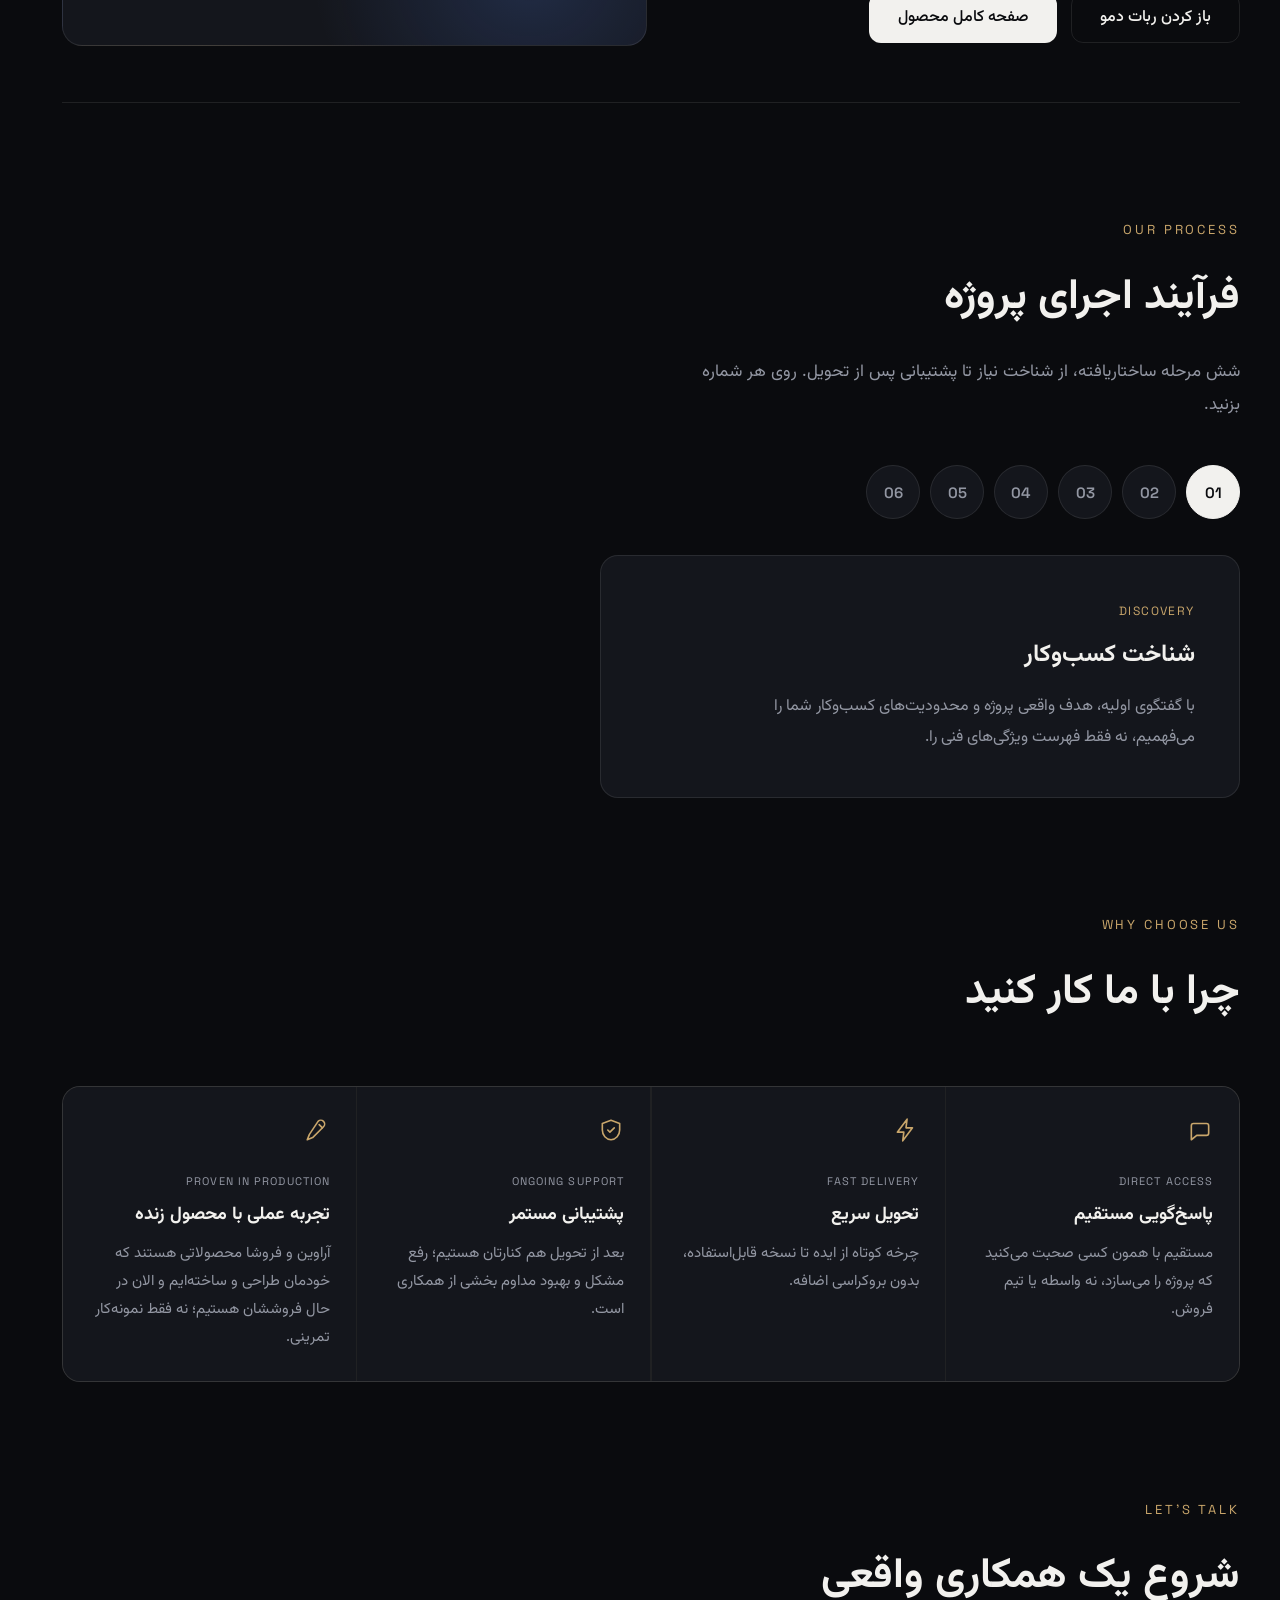
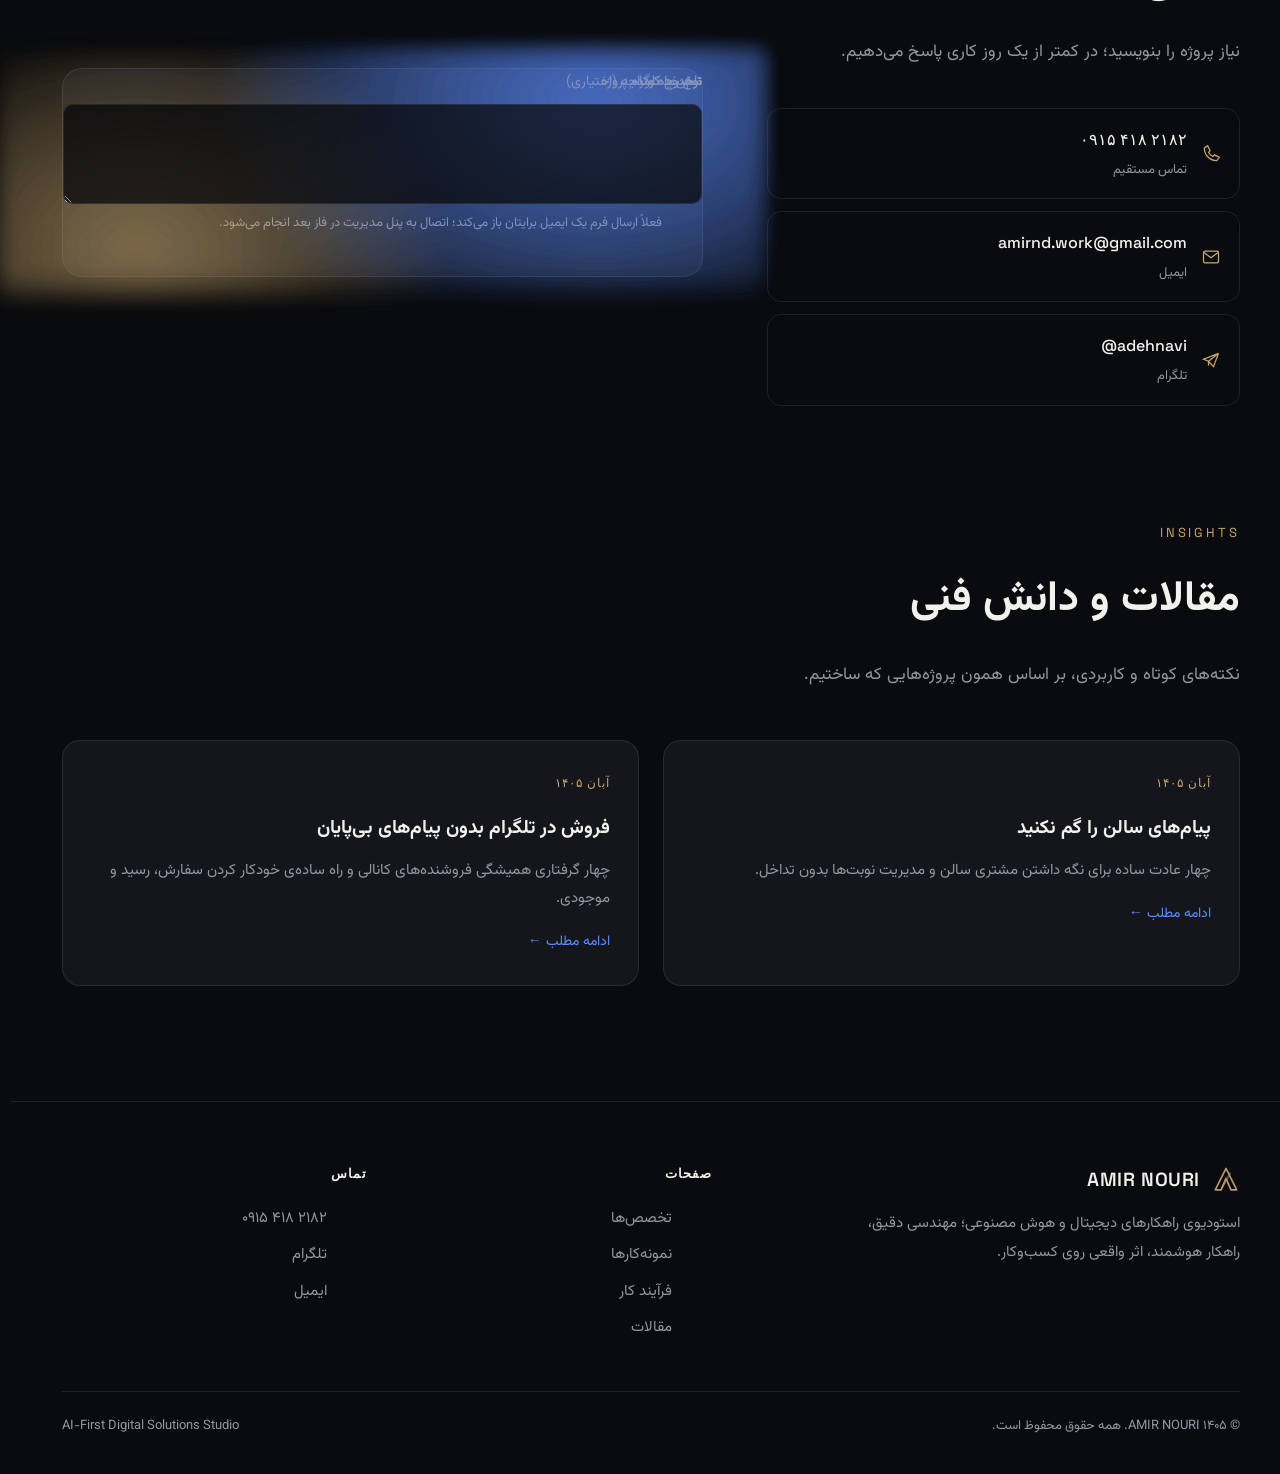
==== commit 4fb05325: "redesign homepage" ====
--- a/index.html
+++ b/index.html
@@ -1,157 +1,647 @@
 <!DOCTYPE html>
-<html lang="fa" dir="rtl">
+<html lang="fa" dir="rtl" class="js">
 <head>
-<meta charset="UTF-8">
-<meta name="viewport" content="width=device-width, initial-scale=1.0">
-<title>امیر نوری، توسعه‌دهنده وب | آراوین | فروشا</title>
-<meta name="description" content="نمونه‌کارهای امیر نوری؛ از جمله آراوین، سیستم مدیریت لید و نوبت‌دهی برای سالن‌های زیبایی.">
+<meta charset="utf-8">
+<meta name="viewport" content="width=device-width, initial-scale=1">
+<title>AMIR NOURI — Technology & Digital Solutions Studio</title>
+<meta name="description" content="استودیوی راهکارهای دیجیتال و هوش مصنوعی. مهندسی دقیق، راهکار هوشمند، اثر واقعی روی کسب‌وکار.">
 <link rel="preconnect" href="https://fonts.googleapis.com">
 <link rel="preconnect" href="https://fonts.gstatic.com" crossorigin>
-<link href="https://fonts.googleapis.com/css2?family=Vazirmatn:wght@400;500;600;800;900&display=swap" rel="stylesheet">
-<link rel="stylesheet" href="style.css">
+<link href="https://fonts.googleapis.com/css2?family=Space+Grotesk:wght@500;600;700&family=Vazirmatn:wght@400;500;700;900&display=swap" rel="stylesheet">
+<style>
+:root{
+  --ink:#0A0B0E; --surface:#14161C; --line:rgba(255,255,255,.09);
+  --text:#F2F1EE; --muted:#9397A3;
+  --gold:#C9A66B; --signal:#5B8CFF;
+  --f-en:'Space Grotesk',sans-serif; --f-fa:'Vazirmatn',Tahoma,sans-serif;
+}
+*{box-sizing:border-box;margin:0}
+html{scroll-behavior:smooth}
+body{background:var(--ink);color:var(--text);font-family:var(--f-fa);line-height:1.9;overflow-x:hidden}
+.wrap{width:min(1180px,92vw);margin-inline:auto}
+
+.top{position:absolute;inset-inline:0;top:0;z-index:5;padding:28px 0}
+.top-in{display:flex;align-items:center;justify-content:space-between}
+.logo{display:flex;align-items:center;gap:12px;text-decoration:none;color:var(--text)}
+.logo b{font-family:var(--f-en);font-weight:600;font-size:19px;letter-spacing:.03em}
+.navlink{color:var(--muted);text-decoration:none;font-size:15px;border:1px solid var(--line);padding:9px 20px;border-radius:999px;transition:border-color .2s,color .2s}
+.navlink:hover{border-color:var(--gold);color:var(--text)}
+.top .menu{display:flex;align-items:center;gap:30px}
+.top .menu a{color:var(--muted);text-decoration:none;font-size:15px;transition:color .2s}
+.top .menu a:hover{color:var(--text)}
+@media (max-width:980px){.top .menu{display:none}}
+
+.hero{position:relative;min-height:100vh;display:flex;align-items:center;padding-top:110px;padding-bottom:70px;overflow:hidden}
+.field{position:absolute;inset:0;z-index:0}
+.field::before{content:"";position:absolute;inset:-10%;background:
+  radial-gradient(640px 420px at 78% 22%, rgba(91,140,255,.22), transparent 60%),
+  radial-gradient(520px 380px at 18% 82%, rgba(201,166,107,.16), transparent 60%);
+  filter:blur(10px)}
+.grid{position:absolute;inset:0;background-image:linear-gradient(var(--line) 1px,transparent 1px),linear-gradient(90deg,var(--line) 1px,transparent 1px);background-size:64px 64px;-webkit-mask-image:radial-gradient(ellipse 70% 60% at 60% 40%,#000 40%,transparent 85%);mask-image:radial-gradient(ellipse 70% 60% at 60% 40%,#000 40%,transparent 85%)}
+.orb{position:absolute;width:420px;height:420px;border-radius:50%;right:-6%;top:12%;background:conic-gradient(from 140deg,rgba(91,140,255,.35),rgba(201,166,107,.25),transparent 60%);filter:blur(2px);opacity:.75;will-change:transform}
+.orb::after{content:"";position:absolute;inset:14%;border-radius:50%;border:1px solid rgba(255,255,255,.14)}
+.orb::before{content:"";position:absolute;inset:28%;border-radius:50%;border:1px solid rgba(201,166,107,.35)}
+
+.hero-in{position:relative;z-index:2;max-width:760px}
+.eyebrow{font-family:var(--f-en);font-size:13px;letter-spacing:.22em;color:var(--gold);text-transform:uppercase}
+h1{font-size:clamp(34px,5.6vw,62px);line-height:1.4;font-weight:900;margin-top:22px}
+h1 em{font-style:normal;background:linear-gradient(90deg,var(--signal),var(--gold));-webkit-background-clip:text;background-clip:text;color:transparent}
+.lead{color:var(--muted);font-size:18px;max-width:34em;margin-top:24px}
+.cta-row{display:flex;flex-wrap:wrap;gap:14px;margin-top:38px}
+.btn{display:inline-flex;align-items:center;gap:8px;min-height:50px;padding:0 28px;border-radius:12px;font-family:var(--f-fa);font-weight:500;font-size:16px;text-decoration:none;border:1px solid transparent;transition:transform .15s,background .2s,border-color .2s}
+.btn:active{transform:translateY(1px)}
+.btn-fill{background:var(--text);color:var(--ink)}
+.btn-fill:hover{background:#fff}
+.btn-line{border-color:var(--line);color:var(--text)}
+.btn-line:hover{border-color:var(--gold)}
+.trust{display:flex;gap:28px;flex-wrap:wrap;margin-top:50px;padding-top:26px;border-top:1px solid var(--line)}
+.trust div b{display:block;font-family:var(--f-en);font-size:22px;font-weight:700}
+.trust div span{display:block;color:var(--muted);font-size:14px;margin-top:4px}
+
+@keyframes rise{from{opacity:0;transform:translateY(18px)}to{opacity:1;transform:none}}
+.a>*{opacity:0;animation:rise .7s ease both}
+.a>*:nth-child(2){animation-delay:.1s}
+.a>*:nth-child(3){animation-delay:.2s}
+.a>*:nth-child(4){animation-delay:.3s}
+.a>*:nth-child(5){animation-delay:.4s}
+
+@media (max-width:760px){
+  .orb{width:260px;height:260px;right:-20%;top:4%}
+  .navlink{display:none}
+}
+@media (prefers-reduced-motion:reduce){
+  *{animation:none!important;transition:none!important}
+  .orb{transform:none!important}
+}
+
+/* ===== Services / Expertise (Phase 2) ===== */
+.sec{padding:clamp(80px,9vw,140px) 0}
+.sec+.sec{padding-top:0}
+.sec .eyebrow{display:block}
+.sec h2{font-size:clamp(28px,3.4vw,42px);font-weight:700;margin-top:16px;max-width:14em}
+.sec-intro{color:var(--muted);max-width:32em;margin-top:18px;font-size:17px}
+
+.svc-grid{display:grid;grid-template-columns:repeat(4,1fr);gap:1px;background:var(--line);margin-top:52px;border:1px solid var(--line);border-radius:18px;overflow:hidden}
+.svc{background:var(--surface);padding:30px 26px;transition:background .25s}
+.svc:hover{background:#191c23}
+.svc svg{width:26px;height:26px;stroke:var(--gold);fill:none;stroke-width:1.5;stroke-linecap:round;stroke-linejoin:round}
+.svc em{display:block;font-style:normal;font-family:var(--f-en);font-size:11px;letter-spacing:.1em;color:var(--muted);margin-top:16px}
+.svc h3{font-family:var(--f-fa);font-size:18px;font-weight:700;margin-top:6px}
+.svc p{color:var(--muted);font-size:15px;margin-top:8px;line-height:1.85}
+
+.stack-block{margin-top:64px;padding-top:40px;border-top:1px solid var(--line)}
+.stack-label{font-size:15px;color:var(--muted)}
+.chips{display:flex;flex-wrap:wrap;gap:10px;margin-top:20px}
+.chip{font-family:var(--f-en);font-size:14px;padding:9px 18px;border:1px solid var(--line);border-radius:999px;color:var(--text)}
+
+@media (max-width:980px){.svc-grid{grid-template-columns:repeat(2,1fr)}}
+@media (max-width:560px){.svc-grid{grid-template-columns:1fr}}
+
+.proj{display:grid;grid-template-columns:.95fr 1.05fr;gap:clamp(28px,5vw,64px);align-items:center;padding:56px 0;border-top:1px solid var(--line)}
+.proj:last-child{border-bottom:1px solid var(--line)}
+.proj.alt .proj-visual{order:2}
+.proj-visual{position:relative;aspect-ratio:4/3;border-radius:20px;border:1px solid var(--line);overflow:hidden;display:flex;align-items:center;justify-content:center}
+.pv-aravin{background:radial-gradient(420px 320px at 70% 20%,rgba(91,140,255,.22),transparent 60%),radial-gradient(360px 300px at 20% 85%,rgba(201,166,107,.18),transparent 60%),var(--surface)}
+.pv-forousha{background:radial-gradient(420px 320px at 25% 15%,rgba(201,166,107,.22),transparent 60%),radial-gradient(360px 300px at 80% 85%,rgba(91,140,255,.18),transparent 60%),var(--surface)}
+.proj-visual svg{width:30%;max-width:92px;stroke:var(--text);fill:none;stroke-width:1.2;opacity:.9}
+.status-tag{position:absolute;top:16px;inset-inline-start:16px;font-family:var(--f-en);font-size:11px;letter-spacing:.08em;padding:5px 12px;border-radius:999px;background:rgba(0,0,0,.4);border:1px solid var(--line)}
+.proj-copy em{display:block;font-style:normal;font-family:var(--f-en);font-size:12px;letter-spacing:.12em;color:var(--gold)}
+.proj-copy h3{font-size:clamp(24px,2.6vw,32px);font-weight:700;margin-top:10px}
+.proj-pitch{color:var(--muted);margin-top:14px;font-size:16px;max-width:36em}
+.proj-pair{display:grid;grid-template-columns:1fr 1fr;gap:20px;margin-top:26px}
+.proj-pair b{display:block;font-size:14px;color:var(--muted);margin-bottom:6px}
+.proj-pair span{font-size:15px;line-height:1.85}
+.proj .chips{margin-top:22px}
+.proj .cta-row{margin-top:26px}
+
+@media (max-width:860px){.proj{grid-template-columns:1fr}.proj.alt .proj-visual{order:0}}
+
+.tl-nums{display:flex;gap:10px;flex-wrap:wrap;margin-top:44px}
+.tl-n{width:54px;height:54px;border-radius:50%;border:1px solid var(--line);background:var(--surface);color:var(--muted);font-family:var(--f-en);font-weight:600;font-size:15px;cursor:pointer;transition:border-color .2s,color .2s,background .2s}
+.tl-n:hover{border-color:var(--gold)}
+.tl-n[aria-selected="true"]{background:var(--text);color:var(--ink);border-color:var(--text)}
+.tl-panel{margin-top:36px;padding:clamp(26px,4vw,44px);border:1px solid var(--line);border-radius:18px;background:var(--surface);max-width:640px}
+.tl-panel em{display:block;font-style:normal;font-family:var(--f-en);font-size:12px;letter-spacing:.12em;color:var(--gold)}
+.tl-panel h3{font-size:24px;font-weight:700;margin-top:10px}
+.tl-panel p{color:var(--muted);margin-top:14px;font-size:16px;max-width:30em}
+
+.insight-grid{display:grid;grid-template-columns:repeat(2,1fr);gap:24px;margin-top:48px}
+.insight{display:block;text-decoration:none;color:var(--text);padding:28px;border:1px solid var(--line);border-radius:18px;background:var(--surface);transition:border-color .25s,transform .25s}
+.insight:hover{border-color:var(--gold);transform:translateY(-4px)}
+.insight .meta{font-family:var(--f-en);font-size:12px;letter-spacing:.08em;color:var(--gold)}
+.insight h3{font-size:19px;margin-top:12px}
+.insight p{color:var(--muted);font-size:15px;margin-top:10px;line-height:1.85}
+.insight .more{display:inline-block;margin-top:16px;font-size:14px;color:var(--signal)}
+@media (max-width:760px){.insight-grid{grid-template-columns:1fr}}
+
+footer{padding:60px 0 36px;border-top:1px solid var(--line);color:var(--muted);font-size:15px}
+.foot{display:grid;grid-template-columns:1.6fr 1fr 1fr;gap:40px}
+.foot h4{font-family:var(--f-en);font-size:13px;letter-spacing:.08em;color:var(--text);margin-bottom:14px}
+.foot li{list-style:none}
+.foot li a{display:inline-block;padding:4px 0;text-decoration:none;color:var(--muted);transition:color .2s}
+.foot li a:hover{color:var(--text)}
+.foot p{max-width:26em;margin-top:12px;font-size:15px}
+.copy{margin-top:44px;padding-top:22px;border-top:1px solid var(--line);display:flex;flex-wrap:wrap;justify-content:space-between;gap:10px;font-size:13px}
+@media (max-width:760px){.foot{grid-template-columns:1fr 1fr}.foot>div:first-child{grid-column:1/-1}}
+
+.contact-wrap{display:grid;grid-template-columns:.85fr 1.15fr;gap:clamp(28px,5vw,72px);align-items:start}
+.quick-cards{display:flex;flex-direction:column;gap:12px;margin-top:40px}
+.qc{display:flex;align-items:center;gap:14px;padding:16px 18px;border:1px solid var(--line);border-radius:14px;text-decoration:none;color:var(--text);transition:border-color .2s,transform .2s}
+.qc:hover{border-color:var(--gold);transform:translateY(-2px)}
+.qc svg{width:20px;height:20px;stroke:var(--gold);fill:none;stroke-width:1.5;flex:none}
+.qc span{display:block;color:var(--muted);font-size:13px}
+.qc b{font-weight:500;font-family:var(--f-en)}
+.form-card{background:var(--surface);border:1px solid var(--line);border-radius:20px;padding:clamp(24px,4vw,40px)}
+.frow{display:grid;grid-template-columns:1fr 1fr;gap:16px;margin-bottom:16px}
+.field{display:flex;flex-direction:column;gap:8px}
+.field label{font-size:14px;color:var(--muted)}
+.field input,.field select,.field textarea{background:var(--ink);border:1px solid var(--line);border-radius:10px;padding:12px 14px;color:var(--text);font-family:var(--f-fa);font-size:15px}
+.field input:focus,.field select:focus,.field textarea:focus{outline:none;border-color:var(--gold)}
+.field textarea{resize:vertical;min-height:100px}
+.form-note{font-size:13px;color:var(--muted);margin-top:14px}
+@media (max-width:760px){.contact-wrap{grid-template-columns:1fr}.frow{grid-template-columns:1fr}}
+
+.rv{transition:opacity .6s ease,transform .6s ease}
+.js .rv:not(.in){opacity:0;transform:translateY(16px)}
+
+/* per-section signature reveals */
+@keyframes popScale{from{opacity:0;transform:scale(.92) translateY(10px)}to{opacity:1;transform:none}}
+@keyframes slideA{from{opacity:0;transform:translateX(36px)}to{opacity:1;transform:none}}
+@keyframes slideB{from{opacity:0;transform:translateX(-36px)}to{opacity:1;transform:none}}
+@keyframes tiltIn{from{opacity:0;transform:perspective(700px) rotateX(10deg) translateY(14px)}to{opacity:1;transform:perspective(700px) rotateX(0) translateY(0)}}
+
+.js .rv.pop:not(.in){opacity:0;transform:scale(.92) translateY(10px)}
+.rv.pop.in{animation:popScale .65s cubic-bezier(.22,.8,.3,1) both;animation-delay:calc(var(--d,0) * 80ms)}
+
+.js .rv.slide:not(.in){opacity:0;transform:translateX(36px)}
+.rv.slide.in{animation:slideA .75s cubic-bezier(.22,.8,.3,1) both}
+.proj.alt.rv.slide:not(.in){transform:translateX(-36px)}
+.proj.alt.rv.slide.in{animation:slideB .75s cubic-bezier(.22,.8,.3,1) both}
+
+.js .rv.step:not(.in){opacity:0;transform:scale(.75)}
+.rv.step.in{animation:popScale .5s ease both;animation-delay:calc(var(--d,0) * 90ms)}
+
+.js .rv.tilt:not(.in){opacity:0;transform:perspective(700px) rotateX(10deg) translateY(14px)}
+.rv.tilt.in{animation:tiltIn .7s cubic-bezier(.22,.8,.3,1) both;animation-delay:calc(var(--d,0) * 90ms)}
+
+/* subtle hover micro-interactions */
+.svc{transition:background .25s,transform .25s}
+.svc:hover{transform:translateY(-4px)}
+.svc svg{transition:stroke .25s,transform .25s}
+.svc:hover svg{stroke:var(--signal);transform:scale(1.08)}
+.proj-visual{transition:box-shadow .3s ease,transform .3s ease}
+.proj-visual:hover{transform:translateY(-3px);box-shadow:0 0 0 1px rgba(201,166,107,.35),0 26px 46px -24px rgba(91,140,255,.4)}
+.tl-n{transition:border-color .2s,color .2s,background .2s,transform .2s}
+.tl-n:hover{transform:translateY(-2px)}
+.chip{transition:border-color .2s,transform .2s}
+.chip:hover{border-color:var(--gold);transform:translateY(-2px)}
+.btn{transition:transform .2s,background .2s,border-color .2s}
+.btn-line:hover,.btn-ghost:hover{transform:translateY(-2px)}
+.btn-fill:hover{transform:translateY(-2px)}
+
+@media (prefers-reduced-motion:reduce){
+  .js .rv:not(.in),.js .rv.pop:not(.in),.js .rv.slide:not(.in),.js .rv.step:not(.in),.js .rv.tilt:not(.in){opacity:1;transform:none}
+  .svc:hover,.proj-visual:hover,.tl-n:hover,.chip:hover,.btn:hover{transform:none}
+}
+</style>
 </head>
-<body id="top">
-
-  <header class="site-header">
-    <a class="brand" href="#top" aria-label="بازگشت به ابتدای صفحه">امیر نوری</a>
-    <nav class="site-nav" aria-label="ناوبری اصلی">
-      <a href="/blog/">بلاگ</a>
-      <a href="#work">کارها</a>
-      <a href="#contact">ارتباط</a>
+<body>
+
+<header class="top">
+  <div class="wrap top-in">
+    <a class="logo" href="#top" aria-label="AMIR NOURI">
+      <svg width="34" height="34" viewBox="0 0 34 34" aria-hidden="true">
+        <defs><linearGradient id="g" x1="0" y1="0" x2="34" y2="34"><stop offset="0" stop-color="#5B8CFF"/><stop offset="1" stop-color="#C9A66B"/></linearGradient></defs>
+        <path d="M17 3 L30 29 H23 L17 15 L11 29 H4 Z" fill="none" stroke="url(#g)" stroke-width="2" stroke-linejoin="round"/>
+        <path d="M11 29 L22 9" stroke="url(#g)" stroke-width="2" stroke-linecap="round" opacity=".55"/>
+      </svg>
+      <b>AMIR NOURI</b>
+    </a>
+    <nav class="menu">
+      <a href="#services">تخصص‌ها</a>
+      <a href="#work">نمونه‌کارها</a>
+      <a href="#process">فرآیند کار</a>
+      <a href="/blog/">مقالات</a>
     </nav>
-    <a href="#contact" class="header-cta">شروع یک پروژه <span aria-hidden="true">↙</span></a>
-  </header>
-
-  <section class="hero-scroll" style="--steps: 2;">
-    <div class="hero-pin">
-      <p class="reveal" data-step="0">
-        سلام، من <span class="accent">امیر نوری</span> هستم.
-      </p>
-      <p class="reveal" data-step="1">
-        سیستم‌های وب می‌سازم که کارهای واقعی کسب‌وکارهای کوچک رو راه می‌ندازن. 
-        نه یه ویترین، یه ابزار کاری.
-      </p>
-    </div>
-  </section>
-
-  <section class="status">
-    <div class="status-grid">
-      <div class="status-item">
-        <span class="status-label">الان</span>
-        <p>در حال ساخت <strong>فروشا</strong>؛ ربات اتوماتیک فروش و مدیریت کالا</p>
-      </div>
-      <div class="status-item">
-        <span class="status-label">آخرین نمونه‌کار</span>
-        <p><a href="#work-forousha">فروشا ↓</a></p>
-      </div>
-      <div class="status-item">
-        <span class="status-label">استک</span>
-        <p>Node.js · Express </p>
-      </div>
-    </div>
-  </section>
-
-  <section class="work" id="work">
-    <h2 class="section-title">نمونه‌کارها</h2>
-
-    <article class="project" id="work-salon-crm">
-      <div class="project-head">
+    <a class="navlink" href="#contact">درخواست مشاوره</a>
+  </div>
+</header>
+
+<section class="hero" id="top">
+  <div class="field" aria-hidden="true"></div>
+  <div class="grid" aria-hidden="true"></div>
+  <div class="orb" id="orb" aria-hidden="true"></div>
+  <div class="wrap">
+    <div class="hero-in a">
+      <p class="eyebrow">AI-FIRST DIGITAL SOLUTIONS STUDIO</p>
+      <h1>راهکار <em>هوشمند</em> برای کسب‌وکاری که می‌خواهد واقعاً رشد کند</h1>
+      <p class="lead">طراحی و توسعه نرم‌افزار، اتوماسیون فرایند و یکپارچه‌سازی هوش مصنوعی؛ از مهندسی دقیق تا اثر قابل‌اندازه‌گیری روی کسب‌وکار شما.</p>
+      <div class="cta-row">
+        <a class="btn btn-fill" href="#work">مشاهده پروژه‌ها</a>
+        <a class="btn btn-line" href="#contact">درخواست مشاوره</a>
+      </div>
+      <div class="trust">
+        <div><b>+۴</b><span>سال تجربه عملی</span></div>
+        <div><b>۲</b><span>محصول در حال فروش (آراوین، فروشا)</span></div>
+        <div><b>End-to-end</b><span>از طراحی تا دیپلوی و پشتیبانی</span></div>
+      </div>
+    </div>
+  </div>
+</section>
+
+<section class="sec" id="services">
+  <div class="wrap">
+    <p class="eyebrow rv">WHAT WE DO</p>
+    <h2 class="rv">تخصص‌ها، از ایده تا اجرا</h2>
+    <p class="sec-intro rv">هر پروژه ترکیبی از این مهارت‌هاست؛ بسته به نیاز واقعی کسب‌وکار شما.</p>
+
+    <div class="svc-grid">
+      <article class="svc rv pop" style="--d:0">
+        <svg viewBox="0 0 24 24" aria-hidden="true"><path d="M8 7L3 12l5 5M16 7l5 5-5 5"/></svg>
+        <em>FRONTEND DEVELOPMENT</em>
+        <h3>توسعه فرانت‌اند</h3>
+        <p>رابط‌های سریع، واکنش‌گرا و قابل‌استفاده، با جزئیات تمیز.</p>
+      </article>
+      <article class="svc rv pop" style="--d:1">
+        <svg viewBox="0 0 24 24" aria-hidden="true"><rect x="4" y="4" width="16" height="6" rx="1.5"/><rect x="4" y="14" width="16" height="6" rx="1.5"/><path d="M8 7h.01M8 17h.01"/></svg>
+        <em>BACKEND DEVELOPMENT</em>
+        <h3>توسعه بک‌اند</h3>
+        <p>منطق سمت سرور پایدار، امن و آماده برای مقیاس گرفتن.</p>
+      </article>
+      <article class="svc rv pop" style="--d:2">
+        <svg viewBox="0 0 24 24" aria-hidden="true"><ellipse cx="12" cy="6" rx="8" ry="3"/><path d="M4 6v12c0 1.7 3.6 3 8 3s8-1.3 8-3V6M4 12c0 1.7 3.6 3 8 3s8-1.3 8-3"/></svg>
+        <em>DATABASE ARCHITECTURE</em>
+        <h3>معماری پایگاه‌داده</h3>
+        <p>طراحی داده‌ای که با رشد محصول همراه می‌ماند، نه مانعش می‌شود.</p>
+      </article>
+      <article class="svc rv pop" style="--d:3">
+        <svg viewBox="0 0 24 24" aria-hidden="true"><path d="M7 17a4.5 4.5 0 0 1-1-8.9A5.5 5.5 0 0 1 16.5 6a4.5 4.5 0 0 1 1.3 8.9"/><path d="M12 11v8M9.5 16.5L12 19l2.5-2.5"/></svg>
+        <em>CLOUD &amp; DEVOPS</em>
+        <h3>زیرساخت ابری</h3>
+        <p>دیپلوی، مانیتورینگ و نگهداری روی سرویس‌های ابری قابل‌اتکا.</p>
+      </article>
+      <article class="svc rv pop" style="--d:4">
+        <svg viewBox="0 0 24 24" aria-hidden="true"><path d="M12 3v3M12 18v3M4.2 4.2l2.1 2.1M17.7 17.7l2.1 2.1M3 12h3M18 12h3M4.2 19.8l2.1-2.1M17.7 6.3l2.1-2.1"/><circle cx="12" cy="12" r="3.3"/></svg>
+        <em>AI INTEGRATION</em>
+        <h3>یکپارچه‌سازی هوش مصنوعی</h3>
+        <p>پاسخ‌گوی خودکار و اتوماسیون مبتنی بر مدل‌های زبانی، در محصول واقعی.</p>
+      </article>
+      <article class="svc rv pop" style="--d:5">
+        <svg viewBox="0 0 24 24" aria-hidden="true"><path d="M8 9h8M8 13h5"/><rect x="3" y="4" width="18" height="16" rx="3"/></svg>
+        <em>API DEVELOPMENT</em>
+        <h3>توسعه API</h3>
+        <p>اتصال سرویس‌ها و ربات‌ها به هم، تمیز، مستند و قابل‌نگهداری.</p>
+      </article>
+      <article class="svc rv pop" style="--d:6">
+        <svg viewBox="0 0 24 24" aria-hidden="true"><path d="M4 19l5-5 4 2 7-7"/><circle cx="9" cy="14" r="1"/><circle cx="13" cy="16" r="1"/><circle cx="20" cy="9" r="1"/></svg>
+        <em>UI/UX DESIGN</em>
+        <h3>طراحی تجربه کاربری</h3>
+        <p>از وایرفریم و جریان کاربر تا رابط نهایی و جزئیات تعاملی.</p>
+      </article>
+      <article class="svc rv pop" style="--d:7">
+        <svg viewBox="0 0 24 24" aria-hidden="true"><circle cx="12" cy="12" r="2.6"/><path d="M19 12a7 7 0 0 0-.3-2l2-1.5-2-3.5-2.3.9a7 7 0 0 0-1.7-1L14 2h-4l-.7 2.9a7 7 0 0 0-1.7 1l-2.3-.9-2 3.5L5.3 10A7 7 0 0 0 5 12a7 7 0 0 0 .3 2l-2 1.5 2 3.5 2.3-.9a7 7 0 0 0 1.7 1L10 22h4l.7-2.9a7 7 0 0 0 1.7-1l2.3.9 2-3.5-2-1.5c.2-.6.3-1.3.3-2Z"/></svg>
+        <em>BUSINESS PROCESS AUTOMATION</em>
+        <h3>اتوماسیون فرایند کسب‌وکار</h3>
+        <p>حذف کارهای تکراری با ربات‌های تلگرام/بله و اسکریپت‌های خودکار.</p>
+      </article>
+    </div>
+
+    <div class="stack-block rv">
+      <p class="stack-label">فناوری‌هایی که روزمره باهاشون کار می‌کنیم</p>
+      <div class="chips">
+        <span class="chip">Node.js</span>
+        <span class="chip">Express</span>
+        <span class="chip">Cloudflare Workers</span>
+        <span class="chip">D1</span>
+        <span class="chip">Turso</span>
+        <span class="chip">grammY</span>
+        <span class="chip">Vercel</span>
+        <span class="chip">JWT</span>
+        <span class="chip">Git</span>
+      </div>
+    </div>
+  </div>
+</section>
+
+<section class="sec" id="work">
+  <div class="wrap">
+    <p class="eyebrow rv">FEATURED PROJECTS</p>
+    <h2 class="rv">نمونه‌کارهای واقعی</h2>
+    <p class="sec-intro rv">محصولاتی که طراحی، ساخته و دیپلوی کرده‌ایم؛ قابل امتحان، نه فقط تصویر.</p>
+
+    <article class="proj rv slide">
+      <div class="proj-visual pv-aravin">
+        <span class="status-tag">LIVE DEMO · IN SALES</span>
+        <svg viewBox="0 0 24 24" aria-hidden="true"><rect x="3" y="4" width="18" height="17" rx="2"/><path d="M3 9h18M8 2v4M16 2v4M8 14h3M8 17h5"/></svg>
+      </div>
+      <div class="proj-copy">
+        <em>ARAVIN · SAAS FOR BEAUTY SALONS</em>
         <h3>آراوین</h3>
-        <span class="project-tag">مدیریت لید و نوبت</span>
-      </div>
-
-      <p class="project-line">
-        <strong>مسئله:</strong> لیدهای مشتری پخش بودن و بخشیشون گم می‌شد.
-      </p>
-      <p class="project-line">
-        <strong>راه‌حل:</strong> یه پنل ادمین ساختم که همه لیدها رو یه‌جا نشون می‌ده،
-        با چت درون‌سایتی به هر مشتری و پاسخ‌گوی خودکار مبتنی بر پایگاه‌دانش.
-      </p>
-      <p class="project-line">
-        <strong>ویژگی‌ها:</strong> نوبت‌دهی با تقویم جلالی و تشخیص تداخل زمانی،
-        برچسب مشتری VIP و وفادار، اعلان نوبت‌های پیش‌رو، کاتالوگ خدمات پویا.
-      </p>
-
-      <div class="project-details">
-        <div><span>نوع پروژه</span><strong>محصول اختصاصی</strong></div>
-        <div><span>تمرکز</span><strong>عملیات و تجربه مشتری</strong></div>
-      </div>
-
-      <div class="project-stack" aria-label="فناوری‌های استفاده شده">
-        <span>Node.js</span><span>Express</span><span>Jalali calendar</span>
-      </div>
-
-      <div class="project-actions">
-        <a class="project-link" href="product-aravin.html">معرفی آراوین</a>
-        <a class="project-link" href="https://demo.andev.ir/login.html" target="_blank" rel="noopener">دیدن پنل مدیریت</a>
+        <p class="proj-pitch">پنل مدیریت پیام و نوبت برای سالن‌های زیبایی؛ پیام‌های تلگرام و بله را یک‌جا جمع می‌کند و نوبت‌دهی را با تقویم شمسی و بدون تداخل انجام می‌دهد.</p>
+        <div class="proj-pair">
+          <div><b>مسئله</b><span>پیام مشتری دیر جواب می‌گرفت و نوبت‌ها روی کاغذ یا در حافظه می‌ماند.</span></div>
+          <div><b>راهکار</b><span>پنل یکپارچه با پاسخ خودکار، تقویم نوبت‌دهی و مدیریت مشتری.</span></div>
+        </div>
+        <div class="chips">
+          <span class="chip">Node.js</span><span class="chip">Turso</span><span class="chip">Telegram &amp; Bale Bots</span>
+        </div>
+        <div class="cta-row">
+          <a class="btn btn-line" href="https://demo.andev.ir/" target="_blank" rel="noopener">دیدن دمو</a>
+          <a class="btn btn-fill" href="/product-aravin.html">صفحه کامل محصول</a>
+        </div>
       </div>
     </article>
-        <article class="project" id="work-forousha">
-      <div class="project-head">
+
+    <article class="proj alt rv slide">
+      <div class="proj-visual pv-forousha">
+        <span class="status-tag">LIVE DEMO · IN SALES</span>
+        <svg viewBox="0 0 24 24" aria-hidden="true"><path d="M7 9a4 4 0 0 1 8 0M4 9h14l1 11H3z"/><path d="M6 13h10"/></svg>
+      </div>
+      <div class="proj-copy">
+        <em>FOROUSHA · TELEGRAM COMMERCE BOT</em>
         <h3>فروشا</h3>
-        <span class="project-tag">ربات فروش تلگرام</span>
-      </div>
-
-      <p class="project-line">
-        <strong>مسئله:</strong> فروشنده‌های کانالی همه‌چیز را دستی پیگیری می‌کردند: سایز و رنگ، آدرس، رسید واریزی و موجودی.
-      </p>
-      <p class="project-line">
-        <strong>راه‌حل:</strong> یه ربات ساختم که کل خرید را داخل تلگرام انجام می‌ده،
-        از لینک زیر پست کانال تا فاکتور، رسید کارت‌به‌کارت و تایید فروشنده.
-      </p>
-      <p class="project-line">
-        <strong>ویژگی‌ها:</strong> سبد خرید چندمحصولی، رزرو ۵ دقیقه‌ای موجودی،
-        هشدار کم شدن موجودی، گزارش فروش و ربات اختصاصی برای هر فروشنده.
-      </p>
-
-      <div class="project-details">
-        <div><span>نوع پروژه</span><strong>محصول اختصاصی</strong></div>
-        <div><span>تمرکز</span><strong>فروش خودکار در تلگرام</strong></div>
-      </div>
-
-      <div class="project-stack" aria-label="فناوری‌های استفاده شده">
-        <span>Telegram Bot API</span><span>grammY</span>
-      </div>
-
-      <div class="project-actions">
-        <a class="project-link" href="product-forousha.html">معرفی فروشا</a>
-        <a class="project-link" href="https://t.me/nemounehshop_bot" target="_blank" rel="noopener">امتحان ربات دمو</a>
+        <p class="proj-pitch">ربات فروش برای فروشنده‌های کانال تلگرام؛ سفارش، رزرو موجودی، تایید رسید و گزارش فروش، همه در یک مسیر خودکار.</p>
+        <div class="proj-pair">
+          <div><b>مسئله</b><span>سفارش و موجودی دستی مدیریت می‌شد و رسیدها وسط چت گم می‌شدند.</span></div>
+          <div><b>راهکار</b><span>ربات اختصاصی با رزرو موجودی زمان‌دار و تایید رسید یک‌لمسی.</span></div>
+        </div>
+        <div class="chips">
+          <span class="chip">Cloudflare Workers</span><span class="chip">D1</span><span class="chip">grammY</span>
+        </div>
+        <div class="cta-row">
+          <a class="btn btn-line" href="https://t.me/nemounehshop_bot" target="_blank" rel="noopener">باز کردن ربات دمو</a>
+          <a class="btn btn-fill" href="/product-forousha.html">صفحه کامل محصول</a>
+        </div>
       </div>
     </article>
-
-  </section>
-
-    <footer class="contact" id="contact">
-    <p class="contact-line">بیا با هم یه چیز واقعی بسازیم</p>
-
-    <div class="contact-cards">
-      <a class="contact-card" href="tel:+989154182182">
-        <svg class="contact-icon" viewBox="0 0 24 24" fill="none" xmlns="http://www.w3.org/2000/svg">
-          <path d="M22 16.92v3a2 2 0 0 1-2.18 2 19.79 19.79 0 0 1-8.63-3.07 19.5 19.5 0 0 1-6-6 19.79 19.79 0 0 1-3.07-8.67A2 2 0 0 1 4.11 2h3a2 2 0 0 1 2 1.72c.13.96.36 1.9.7 2.81a2 2 0 0 1-.45 2.11L8.09 9.91a16 16 0 0 0 6 6l1.27-1.27a2 2 0 0 1 2.11-.45c.91.34 1.85.57 2.81.7A2 2 0 0 1 22 16.92z" stroke="currentColor" stroke-width="1.6" stroke-linecap="round" stroke-linejoin="round"/>
-        </svg>
-        <span class="contact-label">تماس</span>
-        <span class="contact-value"><bdi dir="ltr">0915 418 2182</bdi></span>
+  </div>
+</section>
+
+<section class="sec" id="process">
+  <div class="wrap">
+    <p class="eyebrow rv">OUR PROCESS</p>
+    <h2 class="rv">فرآیند اجرای پروژه</h2>
+    <p class="sec-intro rv">شش مرحله ساختاریافته، از شناخت نیاز تا پشتیبانی پس از تحویل. روی هر شماره بزنید.</p>
+
+    <div class="tl-nums" role="tablist" aria-label="مراحل فرآیند">
+      <button class="tl-n rv step" style="--d:0" role="tab" id="tl-0" aria-controls="tlp-0" aria-selected="true">01</button>
+      <button class="tl-n rv step" style="--d:1" role="tab" id="tl-1" aria-controls="tlp-1" aria-selected="false" tabindex="-1">02</button>
+      <button class="tl-n rv step" style="--d:2" role="tab" id="tl-2" aria-controls="tlp-2" aria-selected="false" tabindex="-1">03</button>
+      <button class="tl-n rv step" style="--d:3" role="tab" id="tl-3" aria-controls="tlp-3" aria-selected="false" tabindex="-1">04</button>
+      <button class="tl-n rv step" style="--d:4" role="tab" id="tl-4" aria-controls="tlp-4" aria-selected="false" tabindex="-1">05</button>
+      <button class="tl-n rv step" style="--d:5" role="tab" id="tl-5" aria-controls="tlp-5" aria-selected="false" tabindex="-1">06</button>
+    </div>
+
+    <div class="tl-panel rv" role="tabpanel" id="tlp-0" aria-labelledby="tl-0">
+      <em>DISCOVERY</em>
+      <h3>شناخت کسب‌وکار</h3>
+      <p>با گفتگوی اولیه، هدف واقعی پروژه و محدودیت‌های کسب‌وکار شما را می‌فهمیم، نه فقط فهرست ویژگی‌های فنی را.</p>
+    </div>
+    <div class="tl-panel" role="tabpanel" id="tlp-1" aria-labelledby="tl-1" hidden>
+      <em>STRATEGY &amp; PLANNING</em>
+      <h3>تدوین راهکار و برنامه اجرایی</h3>
+      <p>معماری فنی، بازه زمانی و نقشه مراحل اجرا را مشخص و مستند می‌کنیم.</p>
+    </div>
+    <div class="tl-panel" role="tabpanel" id="tlp-2" aria-labelledby="tl-2" hidden>
+      <em>UI/UX DESIGN</em>
+      <h3>طراحی تجربه و رابط کاربری</h3>
+      <p>جریان کاربر و رابط نهایی را طراحی می‌کنیم، پیش از نوشتن خط اول کد اصلی.</p>
+    </div>
+    <div class="tl-panel" role="tabpanel" id="tlp-3" aria-labelledby="tl-3" hidden>
+      <em>DEVELOPMENT</em>
+      <h3>توسعه و پیاده‌سازی</h3>
+      <p>پیاده‌سازی مرحله‌به‌مرحله، با نسخه‌های قابل‌بازبینی در طول مسیر کار.</p>
+    </div>
+    <div class="tl-panel" role="tabpanel" id="tlp-4" aria-labelledby="tl-4" hidden>
+      <em>QUALITY ASSURANCE</em>
+      <h3>تست، امنیت و کنترل کیفیت</h3>
+      <p>پیش از انتشار، مسیرهای اصلی کاربر و نقاط حساس امنیتی را تست می‌کنیم.</p>
+    </div>
+    <div class="tl-panel" role="tabpanel" id="tlp-5" aria-labelledby="tl-5" hidden>
+      <em>LAUNCH &amp; SUPPORT</em>
+      <h3>راه‌اندازی، تحویل و پشتیبانی</h3>
+      <p>دیپلوی نهایی، آموزش استفاده از سیستم و پشتیبانی مستمر پس از تحویل.</p>
+    </div>
+  </div>
+</section>
+
+<section class="sec" id="why">
+  <div class="wrap">
+    <p class="eyebrow rv">WHY CHOOSE US</p>
+    <h2 class="rv">چرا با ما کار کنید</h2>
+
+    <div class="svc-grid">
+      <article class="svc rv tilt" style="--d:0">
+        <svg viewBox="0 0 24 24" aria-hidden="true"><path d="M4 19V8a2 2 0 0 1 2-2h12a2 2 0 0 1 2 2v7a2 2 0 0 1-2 2H9l-5 4Z"/></svg>
+        <em>DIRECT ACCESS</em>
+        <h3>پاسخ‌گویی مستقیم</h3>
+        <p>مستقیم با همون کسی صحبت می‌کنید که پروژه را می‌سازد، نه واسطه یا تیم فروش.</p>
+      </article>
+      <article class="svc rv tilt" style="--d:1">
+        <svg viewBox="0 0 24 24" aria-hidden="true"><path d="M13 2 4 14h6l-1 8 9-12h-6z"/></svg>
+        <em>FAST DELIVERY</em>
+        <h3>تحویل سریع</h3>
+        <p>چرخه کوتاه از ایده تا نسخه قابل‌استفاده، بدون بروکراسی اضافه.</p>
+      </article>
+      <article class="svc rv tilt" style="--d:2">
+        <svg viewBox="0 0 24 24" aria-hidden="true"><path d="M12 3 4 6v6c0 5 3.5 8.5 8 9 4.5-.5 8-4 8-9V6Z"/><path d="M9 12l2 2 4-4"/></svg>
+        <em>ONGOING SUPPORT</em>
+        <h3>پشتیبانی مستمر</h3>
+        <p>بعد از تحویل هم کنارتان هستیم؛ رفع مشکل و بهبود مداوم بخشی از همکاری است.</p>
+      </article>
+      <article class="svc rv tilt" style="--d:3">
+        <svg viewBox="0 0 24 24" aria-hidden="true"><path d="M5 16l-2 5 5-2 10-10a3.5 3.5 0 0 0-5-5Z"/><path d="M14 7l3 3"/></svg>
+        <em>PROVEN IN PRODUCTION</em>
+        <h3>تجربه عملی با محصول زنده</h3>
+        <p>آراوین و فروشا محصولاتی هستند که خودمان طراحی و ساخته‌ایم و الان در حال فروششان هستیم؛ نه فقط نمونه‌کار تمرینی.</p>
+      </article>
+    </div>
+  </div>
+</section>
+
+<section class="sec" id="contact">
+  <div class="wrap">
+    <p class="eyebrow rv">LET'S TALK</p>
+    <h2 class="rv">شروع یک همکاری واقعی</h2>
+    <p class="sec-intro rv">نیاز پروژه را بنویسید؛ در کمتر از یک روز کاری پاسخ می‌دهیم.</p>
+
+    <div class="contact-wrap">
+      <div class="rv slide">
+        <div class="quick-cards">
+          <a class="qc" href="tel:09154182182">
+            <svg viewBox="0 0 24 24" aria-hidden="true"><path d="M4 5c0 8.3 6.7 15 15 15l3-4-6-3-2 2a11 11 0 0 1-5-5l2-2-3-6Z"/></svg>
+            <div><b dir="ltr">۰۹۱۵ ۴۱۸ ۲۱۸۲</b><span>تماس مستقیم</span></div>
+          </a>
+          <a class="qc" href="mailto:amirnd.work@gmail.com">
+            <svg viewBox="0 0 24 24" aria-hidden="true"><rect x="3" y="5" width="18" height="14" rx="2"/><path d="M3.5 6.5 12 13l8.5-6.5"/></svg>
+            <div><b dir="ltr">amirnd.work@gmail.com</b><span>ایمیل</span></div>
+          </a>
+          <a class="qc" href="https://t.me/adehnavi" target="_blank" rel="noopener">
+            <svg viewBox="0 0 24 24" aria-hidden="true"><path d="M21 4 3 11l6 2.5M21 4 15 20l-6-6.5M21 4 9 13.5v5" /></svg>
+            <div><b dir="ltr">@adehnavi</b><span>تلگرام</span></div>
+          </a>
+        </div>
+      </div>
+
+      <form class="form-card rv slide" id="leadForm">
+        <div class="frow">
+          <div class="field"><label for="f-name">نام</label><input id="f-name" name="name" type="text" required></div>
+          <div class="field"><label for="f-contact">تلفن یا تلگرام</label><input id="f-contact" name="contact" type="text" required></div>
+        </div>
+        <div class="field" style="margin-bottom:16px">
+          <label for="f-service">نوع خدمات</label>
+          <select id="f-service" name="service">
+            <option>توسعه وب (فرانت‌اند/بک‌اند)</option>
+            <option>ربات تلگرام/بله</option>
+            <option>اتوماسیون فرایند کسب‌وکار</option>
+            <option>یکپارچه‌سازی هوش مصنوعی</option>
+            <option>نامشخص، مشاوره می‌خواهم</option>
+          </select>
+        </div>
+        <div class="field" style="margin-bottom:16px">
+          <label for="f-budget">محدوده بودجه (اختیاری)</label>
+          <input id="f-budget" name="budget" type="text" placeholder="مثلاً ۲۰ تا ۴۰ میلیون تومان">
+        </div>
+        <div class="field">
+          <label for="f-msg">توضیح کوتاه پروژه</label>
+          <textarea id="f-msg" name="msg" required></textarea>
+        </div>
+        <div class="cta-row">
+          <button class="btn btn-fill" type="submit">ارسال درخواست</button>
+        </div>
+        <p class="form-note">فعلاً ارسال فرم یک ایمیل برایتان باز می‌کند؛ اتصال به پنل مدیریت در فاز بعد انجام می‌شود.</p>
+      </form>
+    </div>
+  </div>
+</section>
+
+<section class="sec" id="insights">
+  <div class="wrap">
+    <p class="eyebrow rv">INSIGHTS</p>
+    <h2 class="rv">مقالات و دانش فنی</h2>
+    <p class="sec-intro rv">نکته‌های کوتاه و کاربردی، بر اساس همون پروژه‌هایی که ساختیم.</p>
+
+    <div class="insight-grid">
+      <a class="insight rv pop" style="--d:0" href="/blog/aravin-salon-messages.html">
+        <span class="meta">آبان ۱۴۰۵</span>
+        <h3>پیام‌های سالن را گم نکنید</h3>
+        <p>چهار عادت ساده برای نگه داشتن مشتری سالن و مدیریت نوبت‌ها بدون تداخل.</p>
+        <span class="more">ادامه مطلب ←</span>
       </a>
-
-      <a class="contact-card" href="https://t.me/adehnavi">
-        <svg class="contact-icon" viewBox="0 0 24 24" fill="none" xmlns="http://www.w3.org/2000/svg">
-          <path d="M21.5 3.5L2.5 11L9 13.5M21.5 3.5L18.5 20.5L9 13.5M21.5 3.5L9 13.5M9 13.5V19L12.3 15.8" stroke="currentColor" stroke-width="1.6" stroke-linecap="round" stroke-linejoin="round"/>
-        </svg>
-        <span class="contact-label">تلگرام</span>
-        <span class="contact-value"><bdi dir="ltr">@adehnavi</bdi></span>
+      <a class="insight rv pop" style="--d:1" href="/blog/forousha-sales-in-telegram.html">
+        <span class="meta">آبان ۱۴۰۵</span>
+        <h3>فروش در تلگرام بدون پیام‌های بی‌پایان</h3>
+        <p>چهار گرفتاری همیشگی فروشنده‌های کانالی و راه ساده‌ی خودکار کردن سفارش، رسید و موجودی.</p>
+        <span class="more">ادامه مطلب ←</span>
       </a>
-
-      <a class="contact-card" href="mailto:amirnd.work@gmail.com">
-        <svg class="contact-icon" viewBox="0 0 24 24" fill="none" xmlns="http://www.w3.org/2000/svg">
-          <rect x="3" y="5" width="18" height="14" rx="2" stroke="currentColor" stroke-width="1.6"/>
-          <path d="M3.5 6.5L12 13L20.5 6.5" stroke="currentColor" stroke-width="1.6" stroke-linecap="round" stroke-linejoin="round"/>
-        </svg>
-        <span class="contact-label">ایمیل</span>
-        <span class="contact-value"><bdi dir="ltr">amirnd.work@gmail.com</bdi></span>
-      </a>
-    </div>
-  </footer>
-
-  <script src="script.js"></script>
+    </div>
+  </div>
+</section>
+
+<footer>
+  <div class="wrap">
+    <div class="foot">
+      <div>
+        <a class="logo" href="#top" aria-label="AMIR NOURI">
+          <svg width="28" height="28" viewBox="0 0 34 34" aria-hidden="true">
+            <path d="M17 3 L30 29 H23 L17 15 L11 29 H4 Z" fill="none" stroke="#B69A72" stroke-width="2" stroke-linejoin="round"/>
+            <path d="M11 29 L22 9" stroke="#B69A72" stroke-width="2" stroke-linecap="round" opacity=".55"/>
+          </svg>
+          <b style="font-size:19px">AMIR NOURI</b>
+        </a>
+        <p>استودیوی راهکارهای دیجیتال و هوش مصنوعی؛ مهندسی دقیق، راهکار هوشمند، اثر واقعی روی کسب‌وکار.</p>
+      </div>
+      <div>
+        <h4>صفحات</h4>
+        <ul>
+          <li><a href="#services">تخصص‌ها</a></li>
+          <li><a href="#work">نمونه‌کارها</a></li>
+          <li><a href="#process">فرآیند کار</a></li>
+          <li><a href="/blog/">مقالات</a></li>
+        </ul>
+      </div>
+      <div>
+        <h4>تماس</h4>
+        <ul>
+          <li><a href="tel:09154182182" dir="ltr">۰۹۱۵ ۴۱۸ ۲۱۸۲</a></li>
+          <li><a href="https://t.me/adehnavi">تلگرام</a></li>
+          <li><a href="mailto:amirnd.work@gmail.com">ایمیل</a></li>
+        </ul>
+      </div>
+    </div>
+    <div class="copy">
+      <span>© ۱۴۰۵ AMIR NOURI. همه حقوق محفوظ است.</span>
+      <span>AI-First Digital Solutions Studio</span>
+    </div>
+  </div>
+</footer>
+
+<script>
+(function(){
+  var orb = document.getElementById('orb');
+  var reduce = window.matchMedia('(prefers-reduced-motion: reduce)').matches;
+  if (reduce || !orb) return;
+  var tx = 0, ty = 0;
+  window.addEventListener('mousemove', function(e){
+    var x = (e.clientX / window.innerWidth - .5) * 24;
+    var y = (e.clientY / window.innerHeight - .5) * 24;
+    tx = x; ty = y;
+  });
+  (function loop(){
+    orb.style.transform = 'translate(' + tx + 'px,' + ty + 'px) rotate(' + (tx*.3) + 'deg)';
+    requestAnimationFrame(loop);
+  })();
+})();
+
+(function(){
+  var items = Array.prototype.slice.call(document.querySelectorAll('.rv'));
+  if (!items.length) return;
+  if (!('IntersectionObserver' in window)) { items.forEach(function(el){ el.classList.add('in'); }); return; }
+  var io = new IntersectionObserver(function(entries){
+    entries.forEach(function(e){
+      if (e.isIntersecting) { e.target.classList.add('in'); io.unobserve(e.target); }
+    });
+  }, { threshold: .12, rootMargin: '0px 0px -6% 0px' });
+  items.forEach(function(el){ io.observe(el); });
+})();
+
+(function(){
+  var btns = Array.prototype.slice.call(document.querySelectorAll('.tl-n'));
+  var panels = Array.prototype.slice.call(document.querySelectorAll('.tl-panel'));
+  if (!btns.length) return;
+  function select(i, focus){
+    btns.forEach(function(b,k){
+      var on = k === i;
+      b.setAttribute('aria-selected', on ? 'true' : 'false');
+      b.tabIndex = on ? 0 : -1;
+    });
+    panels.forEach(function(p,k){ p.hidden = k !== i; });
+    if (focus) btns[i].focus();
+  }
+  btns.forEach(function(b,i){
+    b.addEventListener('click', function(){ select(i); });
+    b.addEventListener('keydown', function(e){
+      var n = btns.length, j = null;
+      if (e.key === 'ArrowLeft') j = (i+1) % n;
+      else if (e.key === 'ArrowRight') j = (i-1+n) % n;
+      if (j !== null){ e.preventDefault(); select(j, true); }
+    });
+  });
+})();
+
+(function(){
+  var form = document.getElementById('leadForm');
+  if (!form) return;
+  form.addEventListener('submit', function(e){
+    e.preventDefault();
+    var d = new FormData(form);
+    var body = 'نام: ' + d.get('name') + '\nتماس: ' + d.get('contact') +
+      '\nنوع خدمات: ' + d.get('service') + '\nبودجه: ' + (d.get('budget') || 'اعلام نشده') +
+      '\n\nتوضیح پروژه:\n' + d.get('msg');
+    window.location.href = 'mailto:amirnd.work@gmail.com?subject=' +
+      encodeURIComponent('درخواست مشاوره از سایت') + '&body=' + encodeURIComponent(body);
+  });
+})();
+</script>
 </body>
 </html>
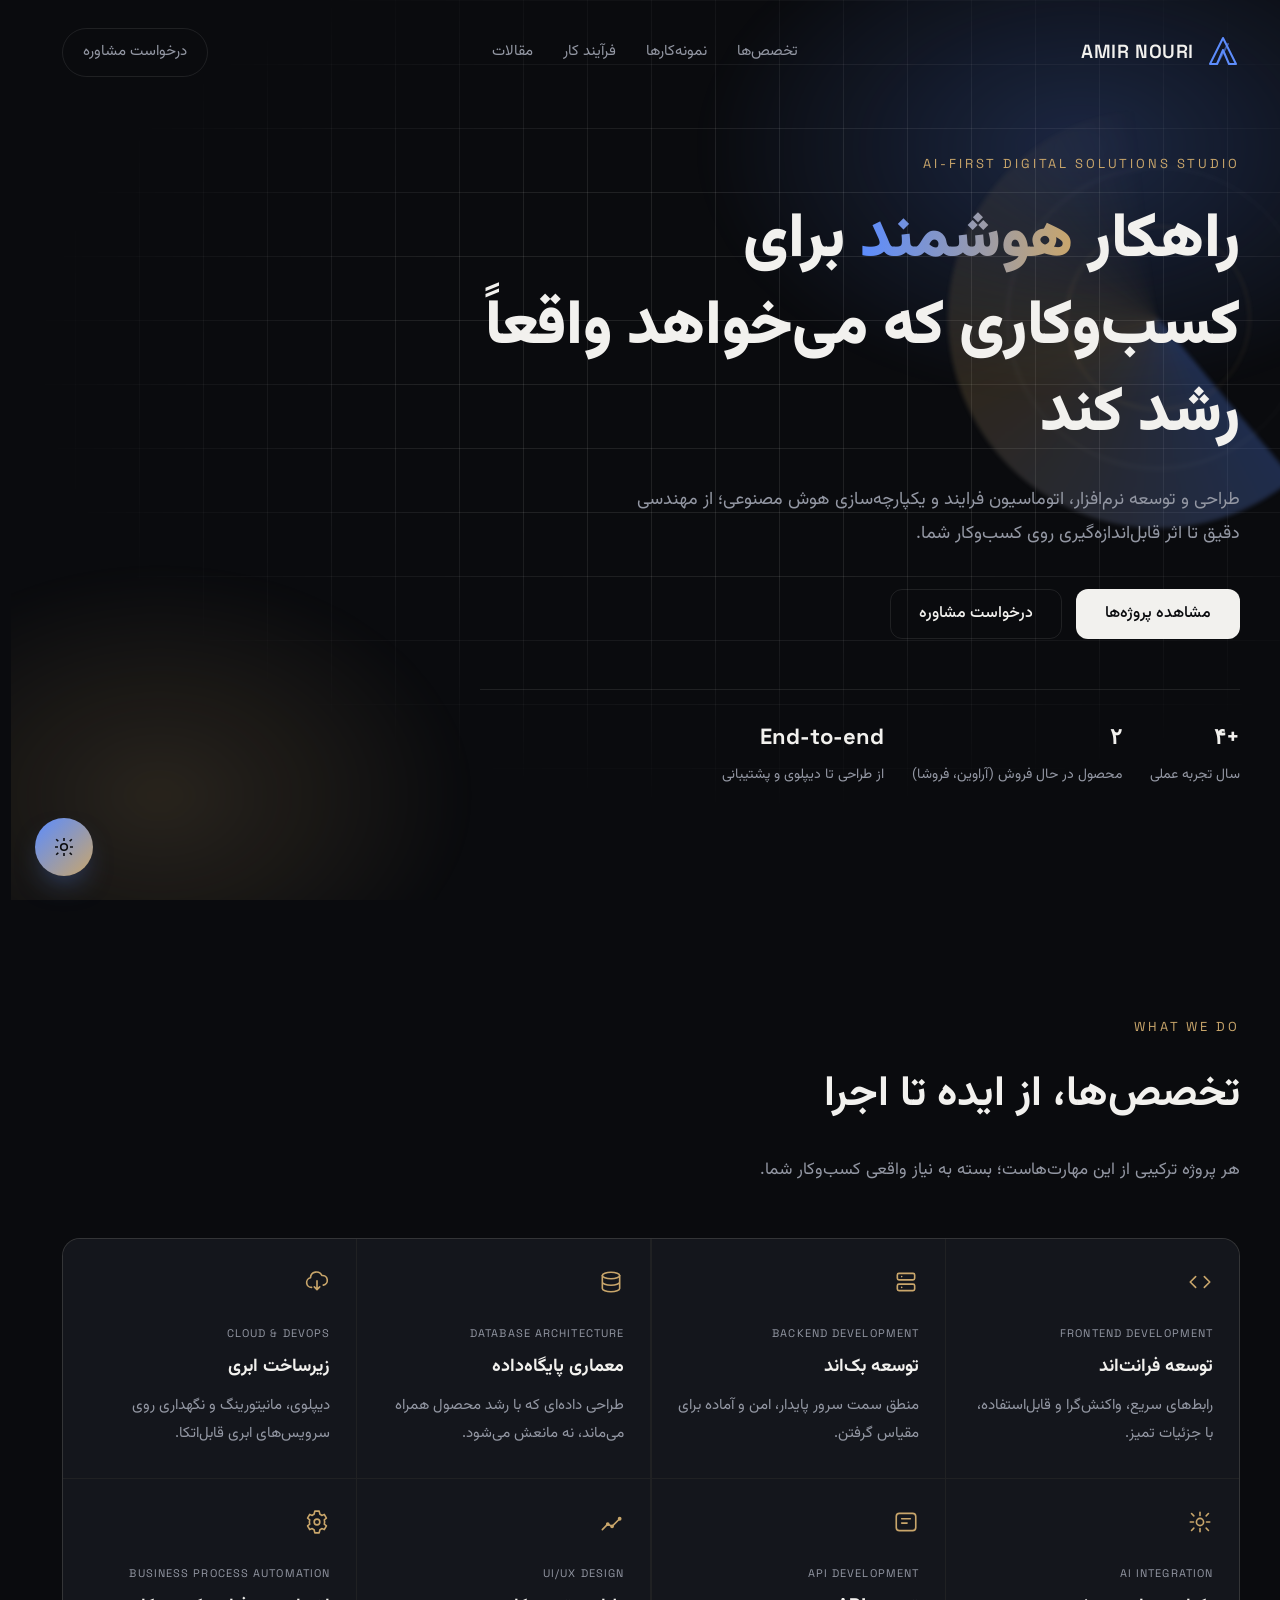
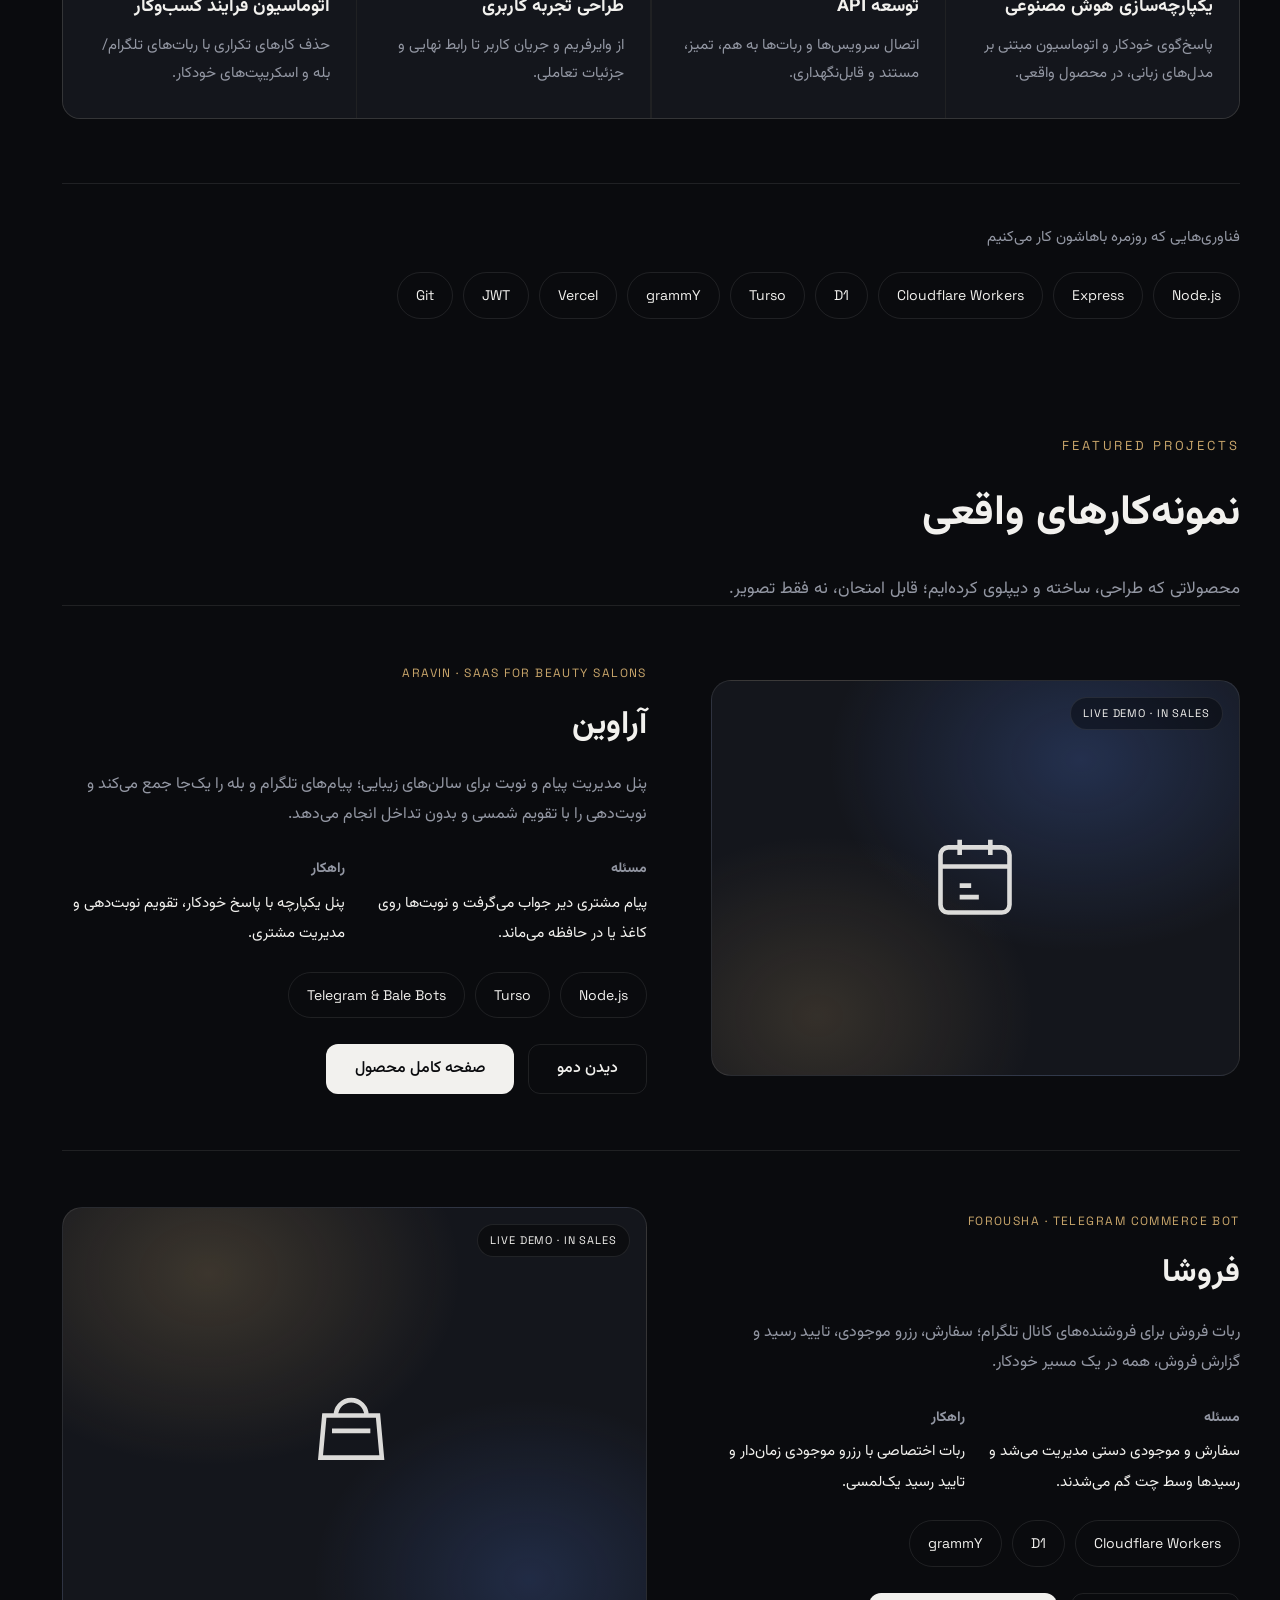
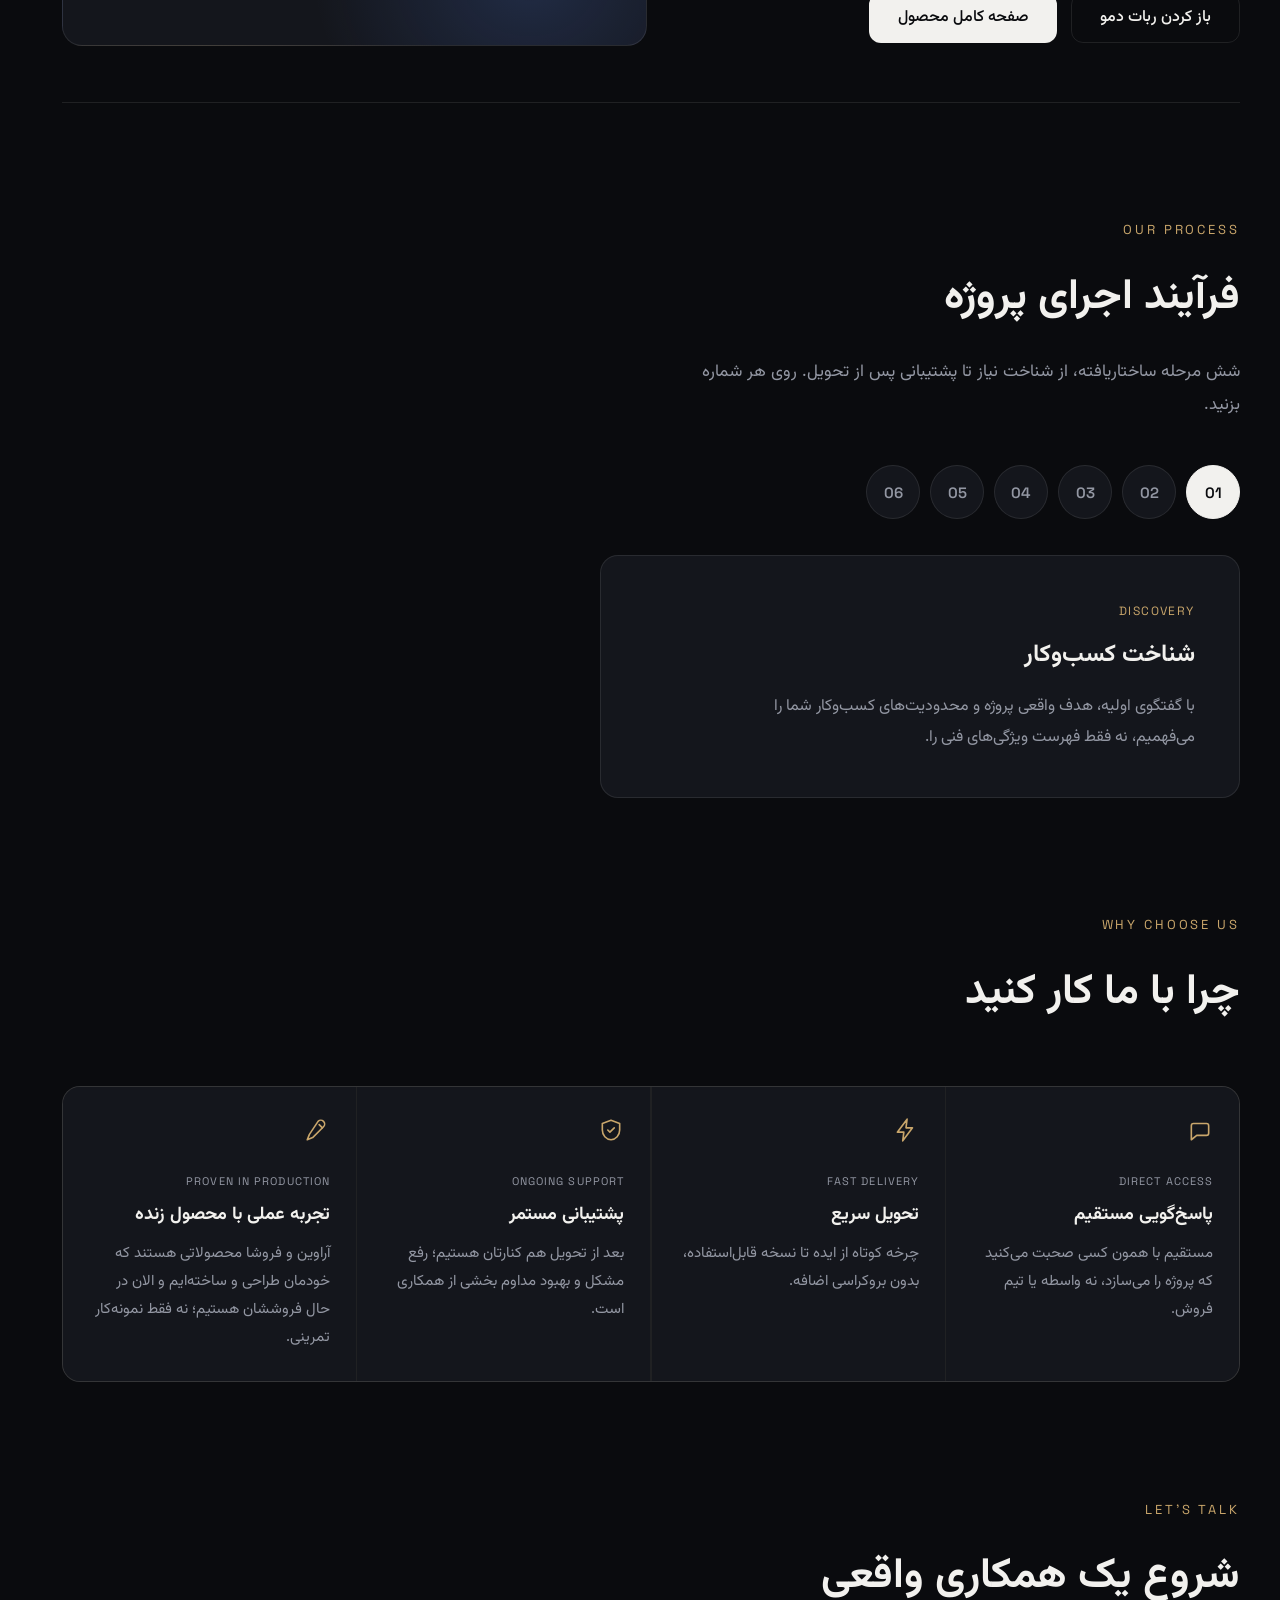
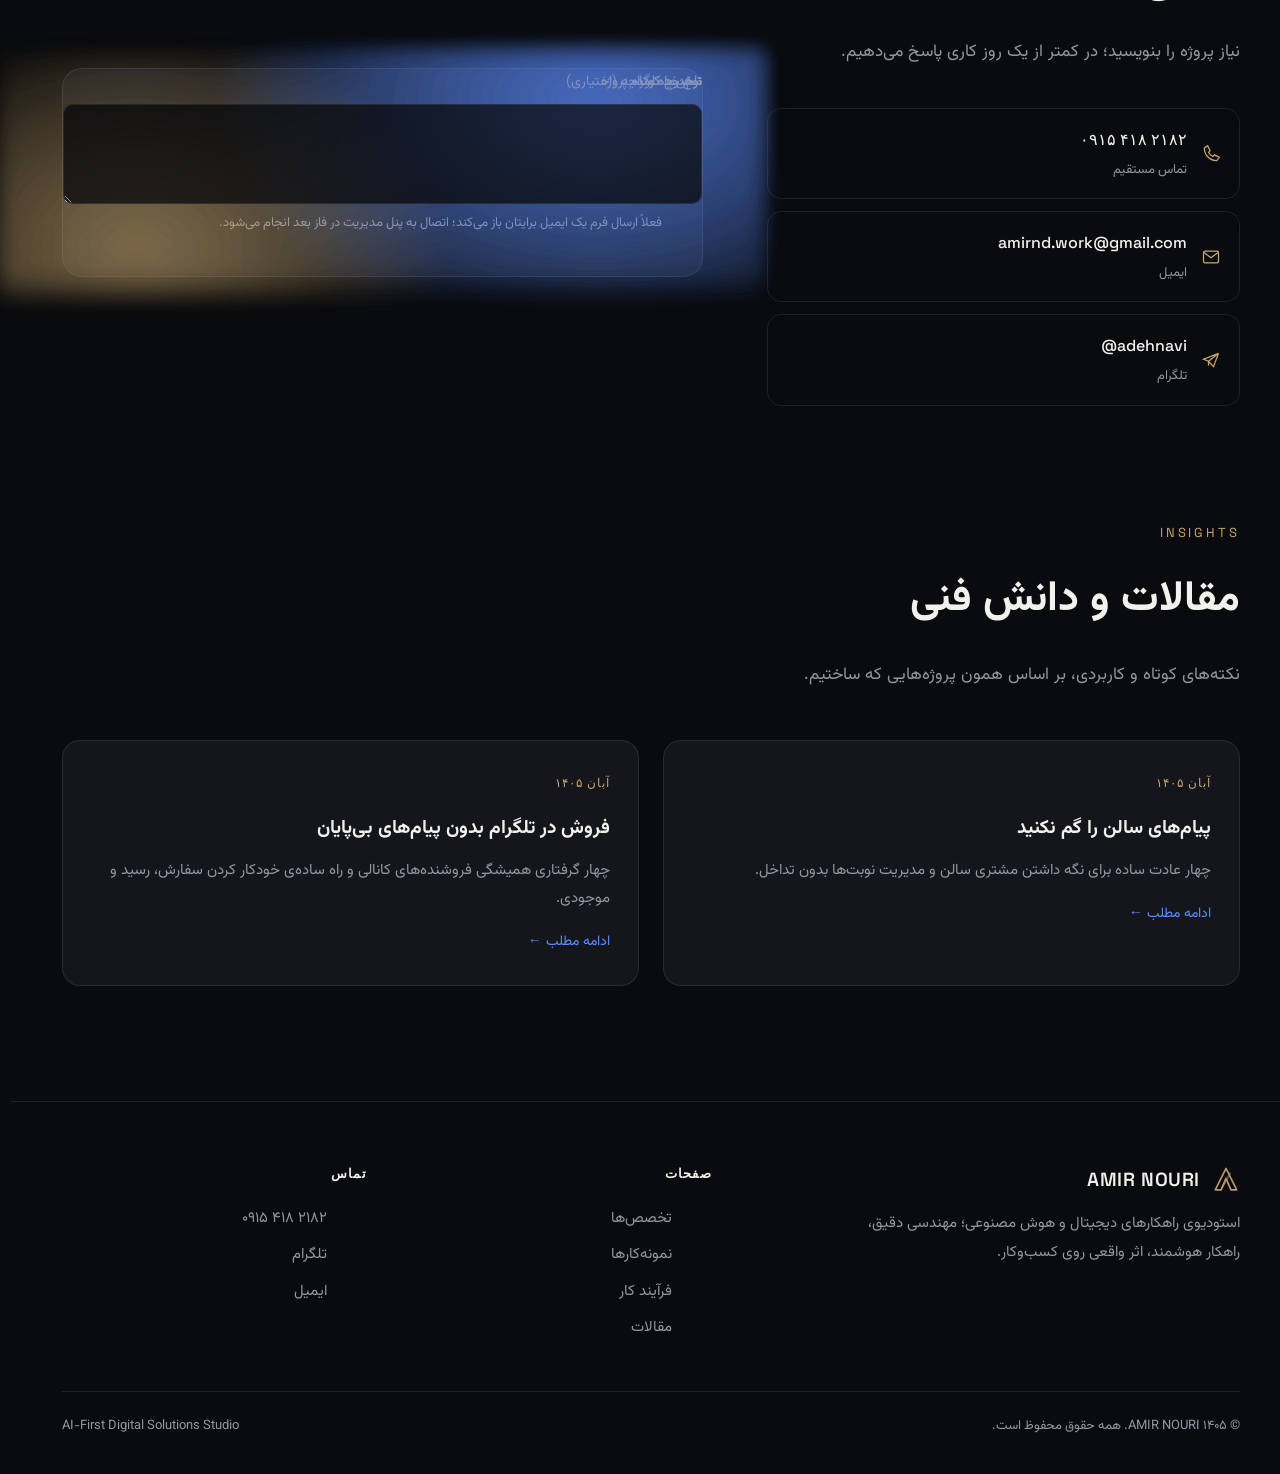
==== commit d4464a57: "add ai assistant" ====
--- a/index.html
+++ b/index.html
@@ -5,9 +5,43 @@
 <meta name="viewport" content="width=device-width, initial-scale=1">
 <title>AMIR NOURI — Technology & Digital Solutions Studio</title>
 <meta name="description" content="استودیوی راهکارهای دیجیتال و هوش مصنوعی. مهندسی دقیق، راهکار هوشمند، اثر واقعی روی کسب‌وکار.">
+<meta name="robots" content="index, follow">
+<link rel="canonical" href="https://www.andev.ir/">
+<meta name="theme-color" content="#0A0B0E">
+
+<meta property="og:type" content="website">
+<meta property="og:locale" content="fa_IR">
+<meta property="og:site_name" content="AMIR NOURI">
+<meta property="og:title" content="AMIR NOURI — Technology & Digital Solutions Studio">
+<meta property="og:description" content="استودیوی راهکارهای دیجیتال و هوش مصنوعی. مهندسی دقیق، راهکار هوشمند، اثر واقعی روی کسب‌وکار.">
+<meta property="og:url" content="https://www.andev.ir/">
+<meta property="og:image" content="https://www.andev.ir/og-cover.png">
+<meta name="twitter:card" content="summary_large_image">
+<meta name="twitter:title" content="AMIR NOURI — Technology & Digital Solutions Studio">
+<meta name="twitter:description" content="استودیوی راهکارهای دیجیتال و هوش مصنوعی. مهندسی دقیق، راهکار هوشمند، اثر واقعی روی کسب‌وکار.">
+<meta name="twitter:image" content="https://www.andev.ir/og-cover.png">
+
+<link rel="icon" href="/favicon.svg" type="image/svg+xml">
+<link rel="alternate icon" href="/favicon.ico">
+
 <link rel="preconnect" href="https://fonts.googleapis.com">
 <link rel="preconnect" href="https://fonts.gstatic.com" crossorigin>
 <link href="https://fonts.googleapis.com/css2?family=Space+Grotesk:wght@500;600;700&family=Vazirmatn:wght@400;500;700;900&display=swap" rel="stylesheet">
+
+<script type="application/ld+json">
+{
+  "@context": "https://schema.org",
+  "@type": "ProfessionalService",
+  "name": "AMIR NOURI",
+  "url": "https://www.andev.ir/",
+  "description": "استودیوی راهکارهای دیجیتال و هوش مصنوعی برای کسب‌وکارهای کوچک: توسعه وب، اتوماسیون فرایند و یکپارچه‌سازی هوش مصنوعی.",
+  "telephone": "+989154182182",
+  "email": "amirnd.work@gmail.com",
+  "founder": { "@type": "Person", "name": "Amir Nouri" },
+  "areaServed": "IR",
+  "sameAs": ["https://t.me/adehnavi"]
+}
+</script>
 <style>
 :root{
   --ink:#0A0B0E; --surface:#14161C; --line:rgba(255,255,255,.09);
@@ -30,6 +64,8 @@
 .top .menu a{color:var(--muted);text-decoration:none;font-size:15px;transition:color .2s}
 .top .menu a:hover{color:var(--text)}
 @media (max-width:980px){.top .menu{display:none}}
+.skip-link{position:fixed;top:-60px;inset-inline-start:16px;z-index:100;background:var(--text);color:var(--ink);padding:10px 18px;border-radius:10px;text-decoration:none;font-size:14px;transition:top .2s}
+.skip-link:focus{top:16px}
 
 .hero{position:relative;min-height:100vh;display:flex;align-items:center;padding-top:110px;padding-bottom:70px;overflow:hidden}
 .field{position:absolute;inset:0;z-index:0}
@@ -144,6 +180,31 @@
 .copy{margin-top:44px;padding-top:22px;border-top:1px solid var(--line);display:flex;flex-wrap:wrap;justify-content:space-between;gap:10px;font-size:13px}
 @media (max-width:760px){.foot{grid-template-columns:1fr 1fr}.foot>div:first-child{grid-column:1/-1}}
 
+.ai-fab{position:fixed;inset-inline-end:24px;bottom:24px;z-index:70;width:58px;height:58px;border-radius:50%;border:0;cursor:pointer;background:linear-gradient(135deg,var(--signal),var(--gold));display:flex;align-items:center;justify-content:center;box-shadow:0 14px 30px -12px rgba(91,140,255,.55);transition:transform .2s}
+.ai-fab:hover{transform:scale(1.06)}
+.ai-fab svg{width:24px;height:24px;stroke:#0A0B0E;fill:none;stroke-width:1.6}
+.ai-panel{position:fixed;inset-inline-end:24px;bottom:94px;z-index:70;width:min(360px,88vw);height:min(480px,70vh);background:var(--surface);border:1px solid var(--line);border-radius:20px;display:flex;flex-direction:column;overflow:hidden;box-shadow:0 30px 60px -24px rgba(0,0,0,.6);opacity:0;transform:translateY(16px) scale(.98);pointer-events:none;transition:opacity .25s ease,transform .25s ease}
+.ai-panel.open{opacity:1;transform:none;pointer-events:auto}
+.ai-head{display:flex;align-items:center;gap:10px;padding:16px 18px;border-bottom:1px solid var(--line)}
+.ai-head .dot{width:8px;height:8px;border-radius:50%;background:#3DD68C}
+.ai-head b{font-size:15px;font-weight:500}
+.ai-head span{display:block;font-size:12px;color:var(--muted)}
+.ai-close{margin-inline-start:auto;background:none;border:0;color:var(--muted);cursor:pointer;font-size:18px;line-height:1}
+.ai-body{flex:1;overflow-y:auto;padding:16px 18px;display:flex;flex-direction:column;gap:10px}
+.ai-msg{max-width:84%;padding:10px 14px;border-radius:14px;font-size:14px;line-height:1.85}
+.ai-msg.bot{align-self:flex-start;background:var(--ink);border:1px solid var(--line);border-end-start-radius:4px}
+.ai-msg.user{align-self:flex-end;background:linear-gradient(135deg,var(--signal),#3f6fe0);color:#fff;border-end-end-radius:4px}
+.ai-typing{align-self:flex-start;display:flex;gap:4px;padding:10px 14px}
+.ai-typing i{width:6px;height:6px;border-radius:50%;background:var(--muted);opacity:.4;animation:blink 1s infinite}
+.ai-typing i:nth-child(2){animation-delay:.15s}
+.ai-typing i:nth-child(3){animation-delay:.3s}
+@keyframes blink{0%,80%,100%{opacity:.3}40%{opacity:1}}
+.ai-row{display:flex;gap:8px;padding:14px;border-top:1px solid var(--line)}
+.ai-row input{flex:1;background:var(--ink);border:1px solid var(--line);border-radius:999px;padding:11px 16px;color:var(--text);font-family:var(--f-fa);font-size:14px}
+.ai-row input:focus{outline:none;border-color:var(--gold)}
+.ai-row button{width:40px;height:40px;border-radius:50%;border:0;background:var(--text);color:var(--ink);cursor:pointer;flex:none}
+@media (prefers-reduced-motion:reduce){.ai-fab:hover{transform:none}}
+
 .contact-wrap{display:grid;grid-template-columns:.85fr 1.15fr;gap:clamp(28px,5vw,72px);align-items:start}
 .quick-cards{display:flex;flex-direction:column;gap:12px;margin-top:40px}
 .qc{display:flex;align-items:center;gap:14px;padding:16px 18px;border:1px solid var(--line);border-radius:14px;text-decoration:none;color:var(--text);transition:border-color .2s,transform .2s}
@@ -206,6 +267,7 @@
 </style>
 </head>
 <body>
+<a class="skip-link" href="#top">رفتن به محتوای اصلی</a>
 
 <header class="top">
   <div class="wrap top-in">
@@ -643,5 +705,95 @@
   });
 })();
 </script>
+
+<!-- ===== AI Assistant widget ===== -->
+<button class="ai-fab" id="aiFab" aria-label="باز کردن دستیار هوشمند" aria-expanded="false">
+  <svg viewBox="0 0 24 24" aria-hidden="true"><path d="M12 3v3M12 18v3M4.2 4.2l2.1 2.1M17.7 17.7l2.1 2.1M3 12h3M18 12h3M4.2 19.8l2.1-2.1M17.7 6.3l2.1-2.1"/><circle cx="12" cy="12" r="3.3"/></svg>
+</button>
+<div class="ai-panel" id="aiPanel" role="dialog" aria-label="دستیار هوشمند AMIR NOURI">
+  <div class="ai-head">
+    <span class="dot" aria-hidden="true"></span>
+    <div><b>دستیار AMIR NOURI</b><span>معمولاً سریع جواب می‌دهد</span></div>
+    <button class="ai-close" id="aiClose" aria-label="بستن">✕</button>
+  </div>
+  <div class="ai-body" id="aiBody">
+    <div class="ai-msg bot">سلام! بگو دنبال چه راهکاری هستی (مثلاً مدیریت سفارش، نوبت‌دهی، اتوماسیون یا هوش مصنوعی) تا راهنمایی‌ت کنم و اگر لازم بود، درخواستت رو برای بررسی ثبت کنم.</div>
+  </div>
+  <form class="ai-row" id="aiForm">
+    <input id="aiInput" type="text" placeholder="پیامت رو بنویس..." autocomplete="off">
+    <button type="submit" aria-label="ارسال">↑</button>
+  </form>
+</div>
+
+<script>
+(function(){
+  var ASSISTANT_ENDPOINT = 'https://apiportfolio.evanescence-amir.workers.dev/';
+  var fab = document.getElementById('aiFab');
+  var panel = document.getElementById('aiPanel');
+  var closeBtn = document.getElementById('aiClose');
+  var body = document.getElementById('aiBody');
+  var form = document.getElementById('aiForm');
+  var input = document.getElementById('aiInput');
+  var history = [];
+
+  function toggle(open){
+    panel.classList.toggle('open', open);
+    fab.setAttribute('aria-expanded', open ? 'true' : 'false');
+    if (open) input.focus();
+  }
+  fab.addEventListener('click', function(){ toggle(!panel.classList.contains('open')); });
+  closeBtn.addEventListener('click', function(){ toggle(false); });
+
+  function addMsg(text, who){
+    var el = document.createElement('div');
+    el.className = 'ai-msg ' + who;
+    el.textContent = text;
+    body.appendChild(el);
+    body.scrollTop = body.scrollHeight;
+    return el;
+  }
+
+  form.addEventListener('submit', function(e){
+    e.preventDefault();
+    var text = input.value.trim();
+    if (!text) return;
+    addMsg(text, 'user');
+    history.push({ role: 'user', content: text });
+    input.value = '';
+
+    var typing = document.createElement('div');
+    typing.className = 'ai-typing';
+    typing.innerHTML = '<i></i><i></i><i></i>';
+    body.appendChild(typing);
+    body.scrollTop = body.scrollHeight;
+
+    if (ASSISTANT_ENDPOINT.indexOf('YOUR-WORKER-SUBDOMAIN') !== -1) {
+      // هنوز Worker وصل نشده: به‌جای شکست خاموش، صادقانه راهنمایی می‌کنیم
+      setTimeout(function(){
+        typing.remove();
+        addMsg('دستیار هوشمند هنوز به یک مدل زبانی وصل نشده. لطفاً فعلاً فرم پایین صفحه رو پر کن یا با ۰۹۱۵ ۴۱۸ ۲۱۸۲ تماس بگیر.', 'bot');
+      }, 500);
+      return;
+    }
+
+    fetch(ASSISTANT_ENDPOINT, {
+      method: 'POST',
+      headers: { 'Content-Type': 'application/json' },
+      body: JSON.stringify({ messages: history })
+    })
+      .then(function(r){ if (!r.ok) throw new Error('bad status'); return r.json(); })
+      .then(function(data){
+        typing.remove();
+        var reply = (data && data.reply) ? data.reply : 'متوجه نشدم، می‌شه بیشتر توضیح بدی؟';
+        addMsg(reply, 'bot');
+        history.push({ role: 'assistant', content: reply });
+      })
+      .catch(function(){
+        typing.remove();
+        addMsg('الان نمی‌تونم وصل بشم. لطفاً فرم پایین صفحه رو پر کن یا مستقیم تماس بگیر.', 'bot');
+      });
+  });
+})();
+</script>
 </body>
-</html>
+</html>
